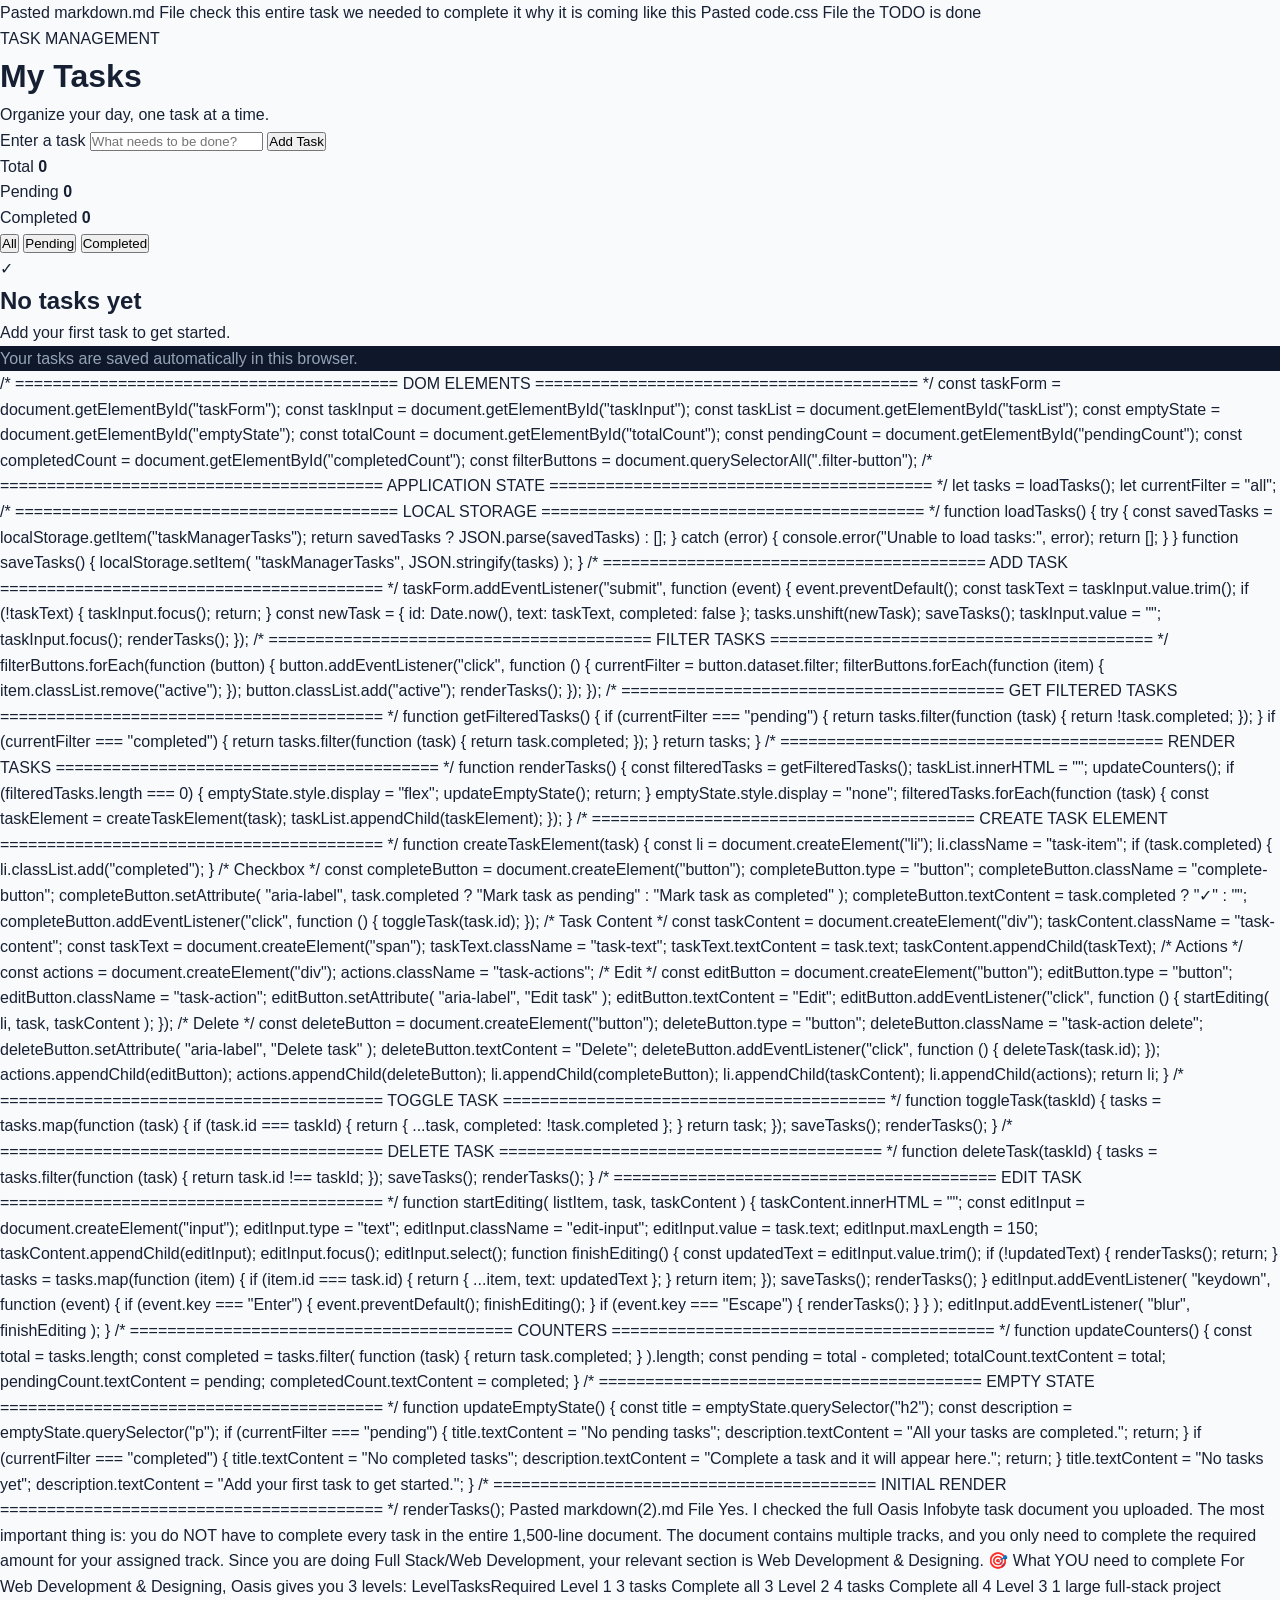
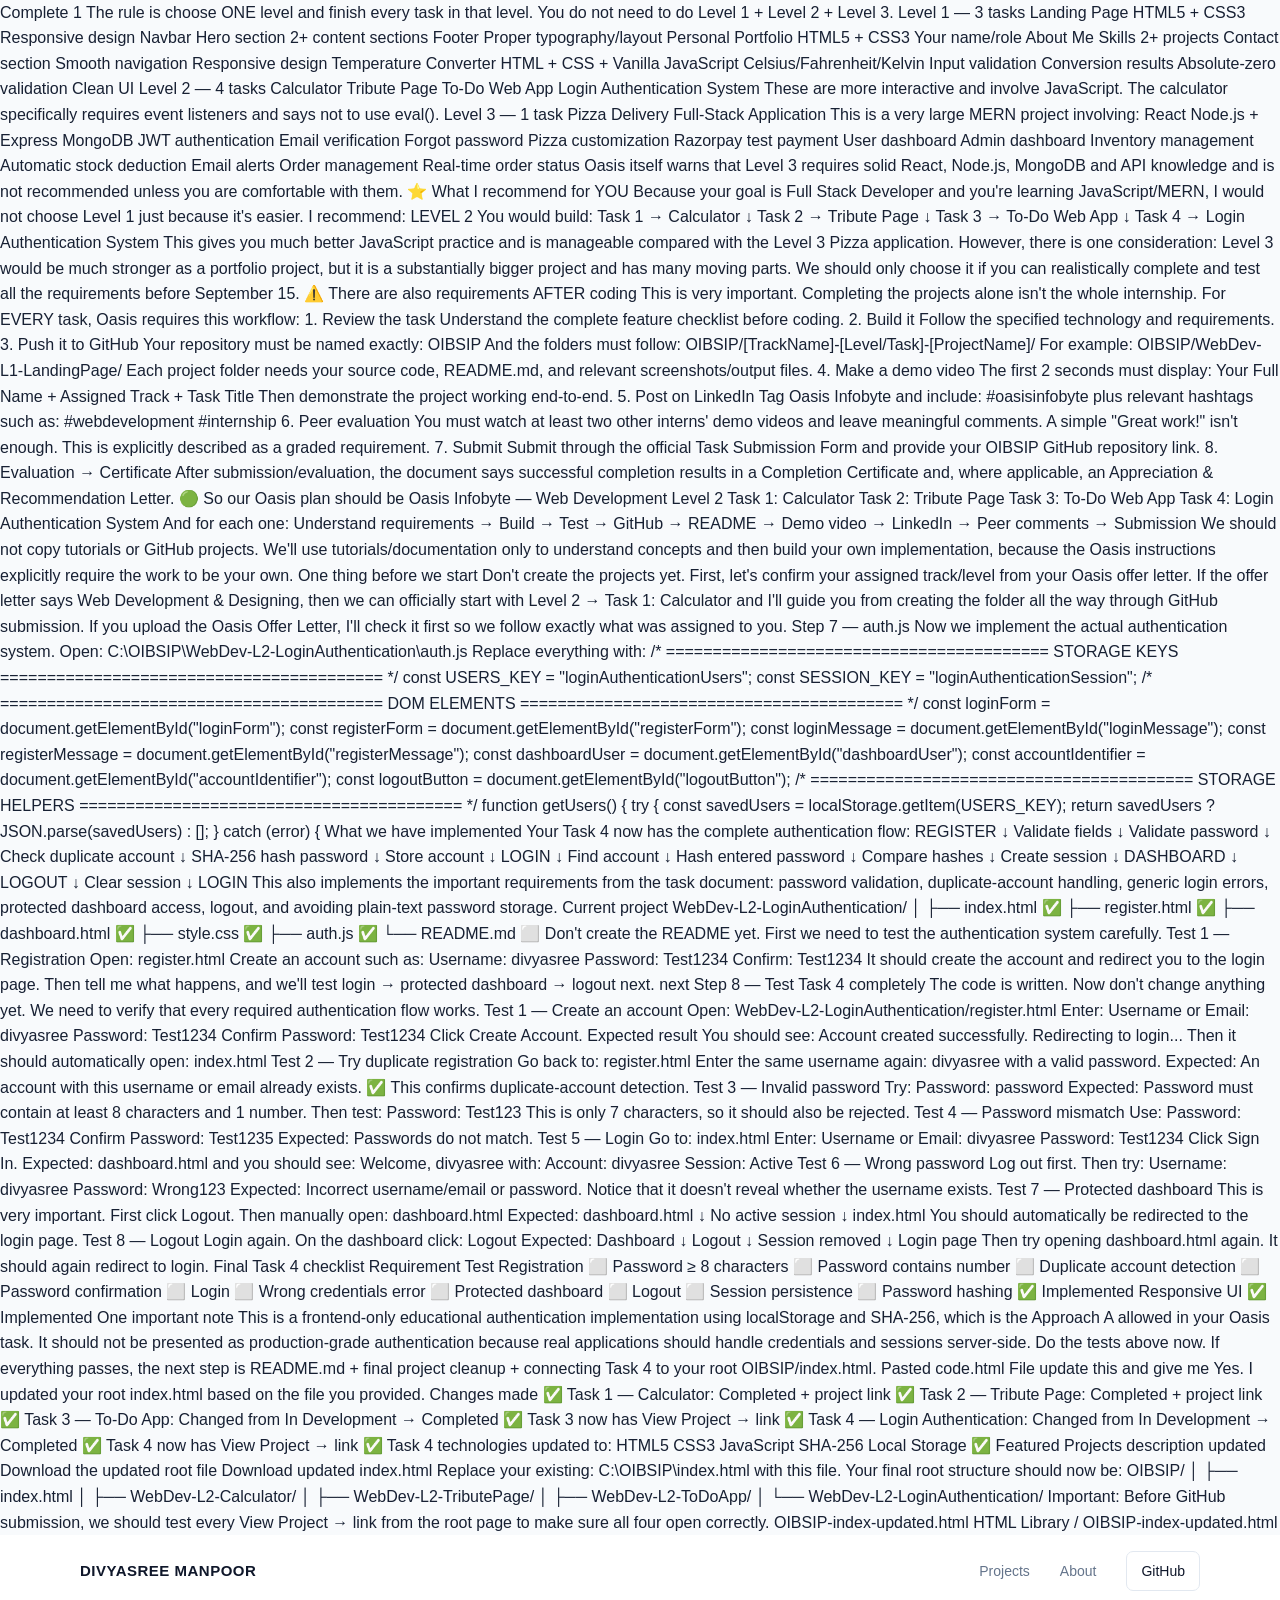
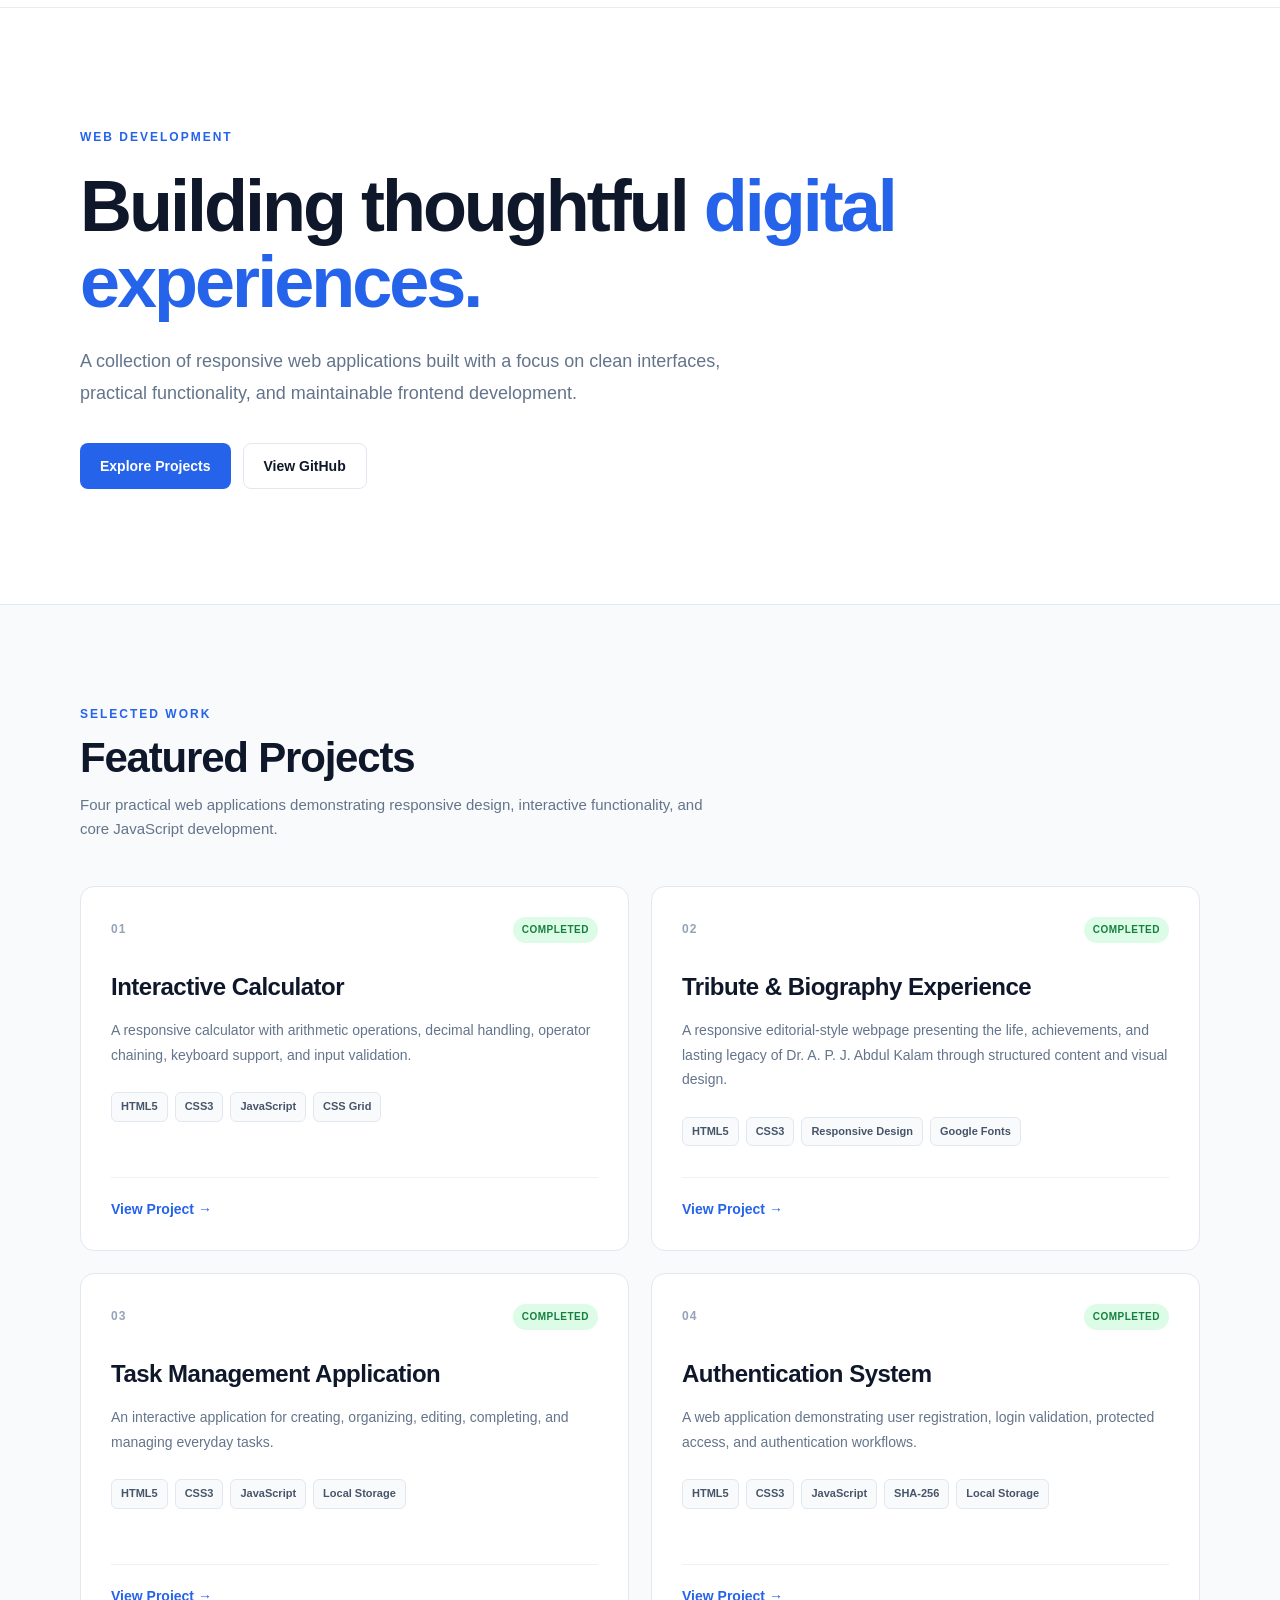
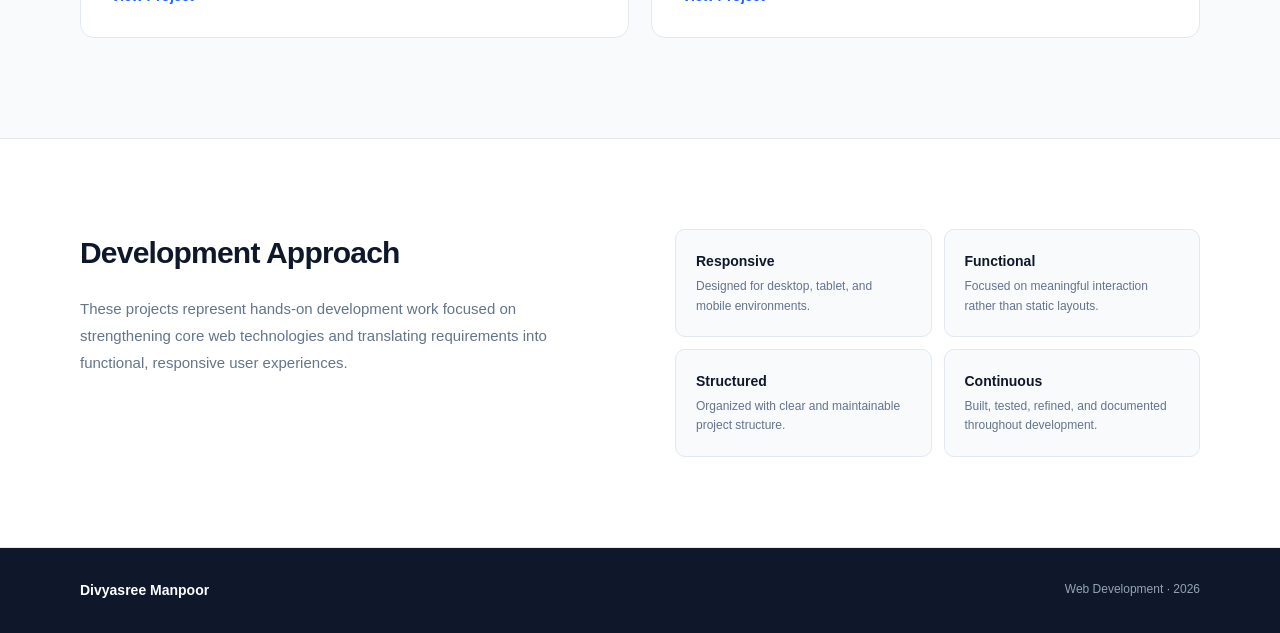
==== index.html @ 239fa7fe "task" ====
Pasted markdown.md
File
check this entire task we needed to complete it 
 why it is coming like this 
Pasted code.css
File
the TODO is done<!DOCTYPE html>
<html lang="en">

<head>
    <meta charset="UTF-8">

    <meta
        name="viewport"
        content="width=device-width, initial-scale=1.0"
    >

    <meta
        name="description"
        content="A responsive task management application."
    >

    <title>Task Manager</title>

    <link rel="stylesheet" href="style.css">
</head>

<body>

    <main class="app">

        <!-- Header -->

        <header class="app-header">

            <div>
                <p class="eyebrow">TASK MANAGEMENT</p>

                <h1>My Tasks</h1>

                <p class="subtitle">
                    Organize your day, one task at a time.
                </p>
            </div>

        </header>


        <!-- Add Task -->

        <section class="task-input-section">

            <form id="taskForm" class="task-form">

                <label
                    for="taskInput"
                    class="sr-only"
                >
                    Enter a task
                </label>

                <input
                    type="text"
                    id="taskInput"
                    placeholder="What needs to be done?"
                    autocomplete="off"
                    maxlength="150"
                >

                <button
                    type="submit"
                    class="add-button"
                >
                    Add Task
                </button>

            </form>

        </section>


        <!-- Task Summary -->

        <section class="task-summary">

            <div class="summary-item">

                <span class="summary-label">
                    Total
                </span>

                <strong id="totalCount">
                    0
                </strong>

            </div>


            <div class="summary-item">

                <span class="summary-label">
                    Pending
                </span>

                <strong id="pendingCount">
                    0
                </strong>

            </div>


            <div class="summary-item">

                <span class="summary-label">
                    Completed
                </span>

                <strong id="completedCount">
                    0
                </strong>

            </div>

        </section>


        <!-- Task Controls -->

        <section class="task-controls">

            <div
                class="filter-buttons"
                role="group"
                aria-label="Task filters"
            >

                <button
                    type="button"
                    class="filter-button active"
                    data-filter="all"
                >
                    All
                </button>

                <button
                    type="button"
                    class="filter-button"
                    data-filter="pending"
                >
                    Pending
                </button>

                <button
                    type="button"
                    class="filter-button"
                    data-filter="completed"
                >
                    Completed
                </button>

            </div>

        </section>


        <!-- Task List -->

        <section class="tasks-section">

            <div
                id="emptyState"
                class="empty-state"
            >

                <div class="empty-icon">
                    ✓
                </div>

                <h2>No tasks yet</h2>

                <p>
                    Add your first task to get started.
                </p>

            </div>


            <ul
                id="taskList"
                class="task-list"
                aria-live="polite"
            >
            </ul>

        </section>


        <!-- Footer -->

        <footer class="app-footer">

            <p>
                Your tasks are saved automatically in this browser.
            </p>

        </footer>

    </main>


    <script src="script.js"></script>

</body>

</html>/* =========================================
   DOM ELEMENTS
========================================= */

const taskForm = document.getElementById("taskForm");
const taskInput = document.getElementById("taskInput");
const taskList = document.getElementById("taskList");
const emptyState = document.getElementById("emptyState");

const totalCount = document.getElementById("totalCount");
const pendingCount = document.getElementById("pendingCount");
const completedCount = document.getElementById("completedCount");

const filterButtons = document.querySelectorAll(".filter-button");


/* =========================================
   APPLICATION STATE
========================================= */

let tasks = loadTasks();
let currentFilter = "all";


/* =========================================
   LOCAL STORAGE
========================================= */

function loadTasks() {
    try {
        const savedTasks = localStorage.getItem("taskManagerTasks");

        return savedTasks ? JSON.parse(savedTasks) : [];
    } catch (error) {
        console.error("Unable to load tasks:", error);

        return [];
    }
}


function saveTasks() {
    localStorage.setItem(
        "taskManagerTasks",
        JSON.stringify(tasks)
    );
}


/* =========================================
   ADD TASK
========================================= */

taskForm.addEventListener("submit", function (event) {

    event.preventDefault();

    const taskText = taskInput.value.trim();

    if (!taskText) {
        taskInput.focus();
        return;
    }

    const newTask = {
        id: Date.now(),
        text: taskText,
        completed: false
    };

    tasks.unshift(newTask);

    saveTasks();

    taskInput.value = "";

    taskInput.focus();

    renderTasks();
});


/* =========================================
   FILTER TASKS
========================================= */

filterButtons.forEach(function (button) {

    button.addEventListener("click", function () {

        currentFilter = button.dataset.filter;

        filterButtons.forEach(function (item) {
            item.classList.remove("active");
        });

        button.classList.add("active");

        renderTasks();
    });
});


/* =========================================
   GET FILTERED TASKS
========================================= */

function getFilteredTasks() {

    if (currentFilter === "pending") {
        return tasks.filter(function (task) {
            return !task.completed;
        });
    }

    if (currentFilter === "completed") {
        return tasks.filter(function (task) {
            return task.completed;
        });
    }

    return tasks;
}


/* =========================================
   RENDER TASKS
========================================= */

function renderTasks() {

    const filteredTasks = getFilteredTasks();

    taskList.innerHTML = "";

    updateCounters();

    if (filteredTasks.length === 0) {

        emptyState.style.display = "flex";

        updateEmptyState();

        return;
    }

    emptyState.style.display = "none";

    filteredTasks.forEach(function (task) {

        const taskElement = createTaskElement(task);

        taskList.appendChild(taskElement);
    });
}


/* =========================================
   CREATE TASK ELEMENT
========================================= */

function createTaskElement(task) {

    const li = document.createElement("li");

    li.className = "task-item";

    if (task.completed) {
        li.classList.add("completed");
    }


    /* Checkbox */

    const completeButton = document.createElement("button");

    completeButton.type = "button";

    completeButton.className = "complete-button";

    completeButton.setAttribute(
        "aria-label",
        task.completed
            ? "Mark task as pending"
            : "Mark task as completed"
    );

    completeButton.textContent = task.completed ? "✓" : "";

    completeButton.addEventListener("click", function () {

        toggleTask(task.id);

    });


    /* Task Content */

    const taskContent = document.createElement("div");

    taskContent.className = "task-content";


    const taskText = document.createElement("span");

    taskText.className = "task-text";

    taskText.textContent = task.text;


    taskContent.appendChild(taskText);


    /* Actions */

    const actions = document.createElement("div");

    actions.className = "task-actions";


    /* Edit */

    const editButton = document.createElement("button");

    editButton.type = "button";

    editButton.className = "task-action";

    editButton.setAttribute(
        "aria-label",
        "Edit task"
    );

    editButton.textContent = "Edit";

    editButton.addEventListener("click", function () {

        startEditing(
            li,
            task,
            taskContent
        );

    });


    /* Delete */

    const deleteButton = document.createElement("button");

    deleteButton.type = "button";

    deleteButton.className = "task-action delete";

    deleteButton.setAttribute(
        "aria-label",
        "Delete task"
    );

    deleteButton.textContent = "Delete";

    deleteButton.addEventListener("click", function () {

        deleteTask(task.id);

    });


    actions.appendChild(editButton);

    actions.appendChild(deleteButton);


    li.appendChild(completeButton);

    li.appendChild(taskContent);

    li.appendChild(actions);


    return li;
}


/* =========================================
   TOGGLE TASK
========================================= */

function toggleTask(taskId) {

    tasks = tasks.map(function (task) {

        if (task.id === taskId) {

            return {
                ...task,
                completed: !task.completed
            };
        }

        return task;
    });

    saveTasks();

    renderTasks();
}


/* =========================================
   DELETE TASK
========================================= */

function deleteTask(taskId) {

    tasks = tasks.filter(function (task) {
        return task.id !== taskId;
    });

    saveTasks();

    renderTasks();
}


/* =========================================
   EDIT TASK
========================================= */

function startEditing(
    listItem,
    task,
    taskContent
) {

    taskContent.innerHTML = "";


    const editInput = document.createElement("input");

    editInput.type = "text";

    editInput.className = "edit-input";

    editInput.value = task.text;

    editInput.maxLength = 150;

    taskContent.appendChild(editInput);

    editInput.focus();

    editInput.select();


    function finishEditing() {

        const updatedText = editInput.value.trim();

        if (!updatedText) {
            renderTasks();
            return;
        }

        tasks = tasks.map(function (item) {

            if (item.id === task.id) {

                return {
                    ...item,
                    text: updatedText
                };
            }

            return item;
        });

        saveTasks();

        renderTasks();
    }


    editInput.addEventListener(
        "keydown",
        function (event) {

            if (event.key === "Enter") {

                event.preventDefault();

                finishEditing();
            }


            if (event.key === "Escape") {

                renderTasks();
            }
        }
    );


    editInput.addEventListener(
        "blur",
        finishEditing
    );
}


/* =========================================
   COUNTERS
========================================= */

function updateCounters() {

    const total = tasks.length;

    const completed = tasks.filter(
        function (task) {
            return task.completed;
        }
    ).length;

    const pending = total - completed;


    totalCount.textContent = total;

    pendingCount.textContent = pending;

    completedCount.textContent = completed;
}


/* =========================================
   EMPTY STATE
========================================= */

function updateEmptyState() {

    const title = emptyState.querySelector("h2");

    const description = emptyState.querySelector("p");


    if (currentFilter === "pending") {

        title.textContent = "No pending tasks";

        description.textContent =
            "All your tasks are completed.";

        return;
    }


    if (currentFilter === "completed") {

        title.textContent = "No completed tasks";

        description.textContent =
            "Complete a task and it will appear here.";

        return;
    }


    title.textContent = "No tasks yet";

    description.textContent =
        "Add your first task to get started.";
}


/* =========================================
   INITIAL RENDER
========================================= */

renderTasks();
Pasted markdown(2).md
File

Yes. I checked the full Oasis Infobyte task document you uploaded. The most important thing is: you do NOT have to complete every task in the entire 1,500-line document. The document contains multiple tracks, and you only need to complete the required amount for your assigned track.

Since you are doing Full Stack/Web Development, your relevant section is Web Development & Designing.

🎯 What YOU need to complete

For Web Development & Designing, Oasis gives you 3 levels:

LevelTasksRequired		
Level 1	3 tasks	Complete all 3
Level 2	4 tasks	Complete all 4
Level 3	1 large full-stack project	Complete 1

The rule is choose ONE level and finish every task in that level. You do not need to do Level 1 + Level 2 + Level 3.

Level 1 — 3 tasks
Landing Page
HTML5 + CSS3
Responsive design
Navbar
Hero section
2+ content sections
Footer
Proper typography/layout
Personal Portfolio
HTML5 + CSS3
Your name/role
About Me
Skills
2+ projects
Contact section
Smooth navigation
Responsive design
Temperature Converter
HTML + CSS + Vanilla JavaScript
Celsius/Fahrenheit/Kelvin
Input validation
Conversion results
Absolute-zero validation
Clean UI
Level 2 — 4 tasks
Calculator
Tribute Page
To-Do Web App
Login Authentication System

These are more interactive and involve JavaScript. The calculator specifically requires event listeners and says not to use eval().

Level 3 — 1 task

Pizza Delivery Full-Stack Application

This is a very large MERN project involving:

React
Node.js + Express
MongoDB
JWT authentication
Email verification
Forgot password
Pizza customization
Razorpay test payment
User dashboard
Admin dashboard
Inventory management
Automatic stock deduction
Email alerts
Order management
Real-time order status

Oasis itself warns that Level 3 requires solid React, Node.js, MongoDB and API knowledge and is not recommended unless you are comfortable with them.

⭐ What I recommend for YOU

Because your goal is Full Stack Developer and you're learning JavaScript/MERN, I would not choose Level 1 just because it's easier.

I recommend:

LEVEL 2

You would build:

Task 1 → Calculator
↓
Task 2 → Tribute Page
↓
Task 3 → To-Do Web App
↓
Task 4 → Login Authentication System

This gives you much better JavaScript practice and is manageable compared with the Level 3 Pizza application.

However, there is one consideration: Level 3 would be much stronger as a portfolio project, but it is a substantially bigger project and has many moving parts. We should only choose it if you can realistically complete and test all the requirements before September 15.

⚠️ There are also requirements AFTER coding

This is very important. Completing the projects alone isn't the whole internship.

For EVERY task, Oasis requires this workflow:

1. Review the task

Understand the complete feature checklist before coding.

2. Build it

Follow the specified technology and requirements.

3. Push it to GitHub

Your repository must be named exactly:

OIBSIP

And the folders must follow:

OIBSIP/[TrackName]-[Level/Task]-[ProjectName]/

For example:

OIBSIP/WebDev-L1-LandingPage/

Each project folder needs your source code, README.md, and relevant screenshots/output files.

4. Make a demo video

The first 2 seconds must display:

Your Full Name + Assigned Track + Task Title

Then demonstrate the project working end-to-end.

5. Post on LinkedIn

Tag Oasis Infobyte and include:

#oasisinfobyte

plus relevant hashtags such as:

#webdevelopment #internship

6. Peer evaluation

You must watch at least two other interns' demo videos and leave meaningful comments. A simple "Great work!" isn't enough. This is explicitly described as a graded requirement.

7. Submit

Submit through the official Task Submission Form and provide your OIBSIP GitHub repository link.

8. Evaluation → Certificate

After submission/evaluation, the document says successful completion results in a Completion Certificate and, where applicable, an Appreciation & Recommendation Letter.

🟢 So our Oasis plan should be

Oasis Infobyte — Web Development

Level 2

Task 1: Calculator
Task 2: Tribute Page
Task 3: To-Do Web App
Task 4: Login Authentication System

And for each one:

Understand requirements → Build → Test → GitHub → README → Demo video → LinkedIn → Peer comments → Submission

We should not copy tutorials or GitHub projects. We'll use tutorials/documentation only to understand concepts and then build your own implementation, because the Oasis instructions explicitly require the work to be your own.

One thing before we start

Don't create the projects yet.

First, let's confirm your assigned track/level from your Oasis offer letter. If the offer letter says Web Development & Designing, then we can officially start with Level 2 → Task 1: Calculator and I'll guide you from creating the folder all the way through GitHub submission.

If you upload the Oasis Offer Letter, I'll check it first so we follow exactly what was assigned to you.

Step 7 — auth.js

Now we implement the actual authentication system.

Open:

C:\OIBSIP\WebDev-L2-LoginAuthentication\auth.js

Replace everything with:

/* =========================================
   STORAGE KEYS
========================================= */


const USERS_KEY = "loginAuthenticationUsers";
const SESSION_KEY = "loginAuthenticationSession";




/* =========================================
   DOM ELEMENTS
========================================= */


const loginForm = document.getElementById("loginForm");
const registerForm = document.getElementById("registerForm");


const loginMessage = document.getElementById("loginMessage");
const registerMessage = document.getElementById("registerMessage");


const dashboardUser = document.getElementById("dashboardUser");
const accountIdentifier = document.getElementById("accountIdentifier");
const logoutButton = document.getElementById("logoutButton");




/* =========================================
   STORAGE HELPERS
========================================= */


function getUsers() {


    try {


        const savedUsers = localStorage.getItem(USERS_KEY);


        return savedUsers
            ? JSON.parse(savedUsers)
            : [];


    } catch (error) {


What we have implemented

Your Task 4 now has the complete authentication flow:

REGISTER
   ↓
Validate fields
   ↓
Validate password
   ↓
Check duplicate account
   ↓
SHA-256 hash password
   ↓
Store account
   ↓
LOGIN
   ↓
Find account
   ↓
Hash entered password
   ↓
Compare hashes
   ↓
Create session
   ↓
DASHBOARD
   ↓
LOGOUT
   ↓
Clear session
   ↓
LOGIN

This also implements the important requirements from the task document: password validation, duplicate-account handling, generic login errors, protected dashboard access, logout, and avoiding plain-text password storage.

Current project
WebDev-L2-LoginAuthentication/
│
├── index.html        ✅
├── register.html     ✅
├── dashboard.html    ✅
├── style.css         ✅
├── auth.js           ✅
└── README.md         ⬜

Don't create the README yet. First we need to test the authentication system carefully.

Test 1 — Registration

Open:

register.html

Create an account such as:

Username: divyasree
Password: Test1234
Confirm:  Test1234

It should create the account and redirect you to the login page.

Then tell me what happens, and we'll test login → protected dashboard → logout next.

next
Step 8 — Test Task 4 completely

The code is written. Now don't change anything yet. We need to verify that every required authentication flow works.

Test 1 — Create an account

Open:

WebDev-L2-LoginAuthentication/register.html

Enter:

Username or Email: divyasree
Password: Test1234
Confirm Password: Test1234

Click Create Account.

Expected result

You should see:

Account created successfully. Redirecting to login...

Then it should automatically open:

index.html
Test 2 — Try duplicate registration

Go back to:

register.html

Enter the same username again:

divyasree

with a valid password.

Expected:

An account with this username or email already exists.

✅ This confirms duplicate-account detection.

Test 3 — Invalid password

Try:

Password: password

Expected:

Password must contain at least 8 characters and 1 number.

Then test:

Password: Test123

This is only 7 characters, so it should also be rejected.

Test 4 — Password mismatch

Use:

Password: Test1234
Confirm Password: Test1235

Expected:

Passwords do not match.

Test 5 — Login

Go to:

index.html

Enter:

Username or Email: divyasree
Password: Test1234

Click Sign In.

Expected:

dashboard.html

and you should see:

Welcome, divyasree

with:

Account: divyasree
Session: Active
Test 6 — Wrong password

Log out first.

Then try:

Username: divyasree
Password: Wrong123

Expected:

Incorrect username/email or password.

Notice that it doesn't reveal whether the username exists.

Test 7 — Protected dashboard

This is very important.

First click Logout.

Then manually open:

dashboard.html

Expected:

dashboard.html
       ↓
No active session
       ↓
index.html

You should automatically be redirected to the login page.

Test 8 — Logout

Login again.

On the dashboard click:

Logout

Expected:

Dashboard
   ↓
Logout
   ↓
Session removed
   ↓
Login page

Then try opening dashboard.html again.

It should again redirect to login.

Final Task 4 checklist
Requirement	Test
Registration	⬜
Password ≥ 8 characters	⬜
Password contains number	⬜
Duplicate account detection	⬜
Password confirmation	⬜
Login	⬜
Wrong credentials error	⬜
Protected dashboard	⬜
Logout	⬜
Session persistence	⬜
Password hashing	✅ Implemented
Responsive UI	✅ Implemented
One important note

This is a frontend-only educational authentication implementation using localStorage and SHA-256, which is the Approach A allowed in your Oasis task. It should not be presented as production-grade authentication because real applications should handle credentials and sessions server-side.

Do the tests above now. If everything passes, the next step is README.md + final project cleanup + connecting Task 4 to your root OIBSIP/index.html.

Pasted code.html
File
update this and give me 

Yes. I updated your root index.html based on the file you provided.

Changes made
✅ Task 1 — Calculator: Completed + project link
✅ Task 2 — Tribute Page: Completed + project link
✅ Task 3 — To-Do App: Changed from In Development → Completed
✅ Task 3 now has View Project → link
✅ Task 4 — Login Authentication: Changed from In Development → Completed
✅ Task 4 now has View Project → link
✅ Task 4 technologies updated to:
HTML5
CSS3
JavaScript
SHA-256
Local Storage
✅ Featured Projects description updated
Download the updated root file

Download updated index.html

Replace your existing:

C:\OIBSIP\index.html

with this file.

Your final root structure should now be:

OIBSIP/
│
├── index.html
│
├── WebDev-L2-Calculator/
│
├── WebDev-L2-TributePage/
│
├── WebDev-L2-ToDoApp/
│
└── WebDev-L2-LoginAuthentication/

Important: Before GitHub submission, we should test every View Project → link from the root page to make sure all four open correctly. 

OIBSIP-index-updated.html
HTML

Library
/
OIBSIP-index-updated.html
<!DOCTYPE html>
<html lang="en">

<head>
    <meta charset="UTF-8">

    <meta
        name="viewport"
        content="width=device-width, initial-scale=1.0"
    >

    <meta
        name="description"
        content="Divyasree Manpoor — Web Development Project Portfolio"
    >

    <title>Divyasree Manpoor | Web Development Projects</title>

    <style>
        /* =========================================
           RESET
        ========================================= */

        * {
            margin: 0;
            padding: 0;
            box-sizing: border-box;
        }

        html {
            scroll-behavior: smooth;
        }

        body {
            font-family:
                Inter,
                -apple-system,
                BlinkMacSystemFont,
                "Segoe UI",
                Roboto,
                Arial,
                sans-serif;

            color: #172033;
            background: #f8fafc;

            line-height: 1.6;
        }

        a {
            color: inherit;
            text-decoration: none;
        }


        /* =========================================
           VARIABLES
        ========================================= */

        :root {
            --primary: #2563eb;
            --primary-dark: #1d4ed8;

            --heading: #0f172a;
            --text: #334155;
            --muted: #64748b;

            --background: #f8fafc;
            --surface: #ffffff;

            --border: #e2e8f0;

            --success: #15803d;
            --success-bg: #dcfce7;

            --progress: #92400e;
            --progress-bg: #fef3c7;
        }


        /* =========================================
           NAVIGATION
        ========================================= */

        .navbar {
            position: sticky;
            top: 0;
            z-index: 1000;

            border-bottom: 1px solid rgba(226, 232, 240, 0.8);

            background: rgba(255, 255, 255, 0.94);

            backdrop-filter: blur(14px);
        }

        .nav-container {
            width: min(1120px, calc(100% - 40px));

            min-height: 72px;

            margin: auto;

            display: flex;
            align-items: center;
            justify-content: space-between;
        }

        .brand {
            color: var(--heading);

            font-size: 15px;
            font-weight: 700;

            letter-spacing: 0.5px;
        }

        .nav-links {
            display: flex;
            align-items: center;

            gap: 30px;

            color: var(--muted);

            font-size: 14px;
            font-weight: 500;
        }

        .nav-links a {
            transition: color 0.2s ease;
        }

        .nav-links a:hover {
            color: var(--primary);
        }

        .github-link {
            padding: 8px 14px;

            border: 1px solid var(--border);
            border-radius: 7px;

            background: #ffffff;

            color: var(--heading);

            transition:
                border-color 0.2s ease,
                color 0.2s ease;
        }

        .github-link:hover {
            border-color: var(--primary);
            color: var(--primary);
        }


        /* =========================================
           HERO
        ========================================= */

        .hero {
            border-bottom: 1px solid var(--border);

            background: #ffffff;
        }

        .hero-container {
            width: min(1120px, calc(100% - 40px));

            margin: auto;

            padding: 120px 0 115px;
        }

        .hero-content {
            max-width: 820px;
        }

        .hero-label {
            display: inline-block;

            margin-bottom: 22px;

            color: var(--primary);

            font-size: 12px;
            font-weight: 800;

            letter-spacing: 2px;
            text-transform: uppercase;
        }

        .hero h1 {
            margin-bottom: 24px;

            color: var(--heading);

            font-size: clamp(44px, 7vw, 72px);

            line-height: 1.05;

            letter-spacing: -3px;
        }

        .hero h1 span {
            color: var(--primary);
        }

        .hero-description {
            max-width: 700px;

            margin-bottom: 34px;

            color: var(--muted);

            font-size: 18px;

            line-height: 1.8;
        }

        .hero-actions {
            display: flex;
            flex-wrap: wrap;

            gap: 12px;
        }

        .button {
            display: inline-flex;

            align-items: center;
            justify-content: center;

            min-height: 46px;

            padding: 0 20px;

            border-radius: 8px;

            font-size: 14px;
            font-weight: 600;

            transition:
                background 0.2s ease,
                color 0.2s ease,
                border-color 0.2s ease,
                transform 0.2s ease;
        }

        .button-primary {
            background: var(--primary);
            color: #ffffff;
        }

        .button-primary:hover {
            background: var(--primary-dark);
            transform: translateY(-2px);
        }

        .button-secondary {
            border: 1px solid var(--border);

            background: #ffffff;

            color: var(--heading);
        }

        .button-secondary:hover {
            border-color: #94a3b8;
            transform: translateY(-2px);
        }


        /* =========================================
           PROJECT SECTION
        ========================================= */

        .projects-section {
            width: min(1120px, calc(100% - 40px));

            margin: auto;

            padding: 100px 0;
        }

        .section-header {
            margin-bottom: 45px;
        }

        .section-label {
            margin-bottom: 8px;

            color: var(--primary);

            font-size: 12px;
            font-weight: 800;

            letter-spacing: 2px;
            text-transform: uppercase;
        }

        .section-header h2 {
            margin-bottom: 10px;

            color: var(--heading);

            font-size: clamp(30px, 4vw, 42px);

            line-height: 1.2;

            letter-spacing: -1.2px;
        }

        .section-description {
            max-width: 650px;

            color: var(--muted);

            font-size: 15px;
        }


        /* =========================================
           PROJECT GRID
        ========================================= */

        .project-grid {
            display: grid;

            grid-template-columns:
                repeat(2, minmax(0, 1fr));

            gap: 22px;
        }


        /* =========================================
           PROJECT CARD
        ========================================= */

        .project-card {
            display: flex;
            flex-direction: column;

            min-height: 365px;

            padding: 30px;

            border: 1px solid var(--border);
            border-radius: 14px;

            background: var(--surface);

            transition:
                transform 0.25s ease,
                box-shadow 0.25s ease,
                border-color 0.25s ease;
        }

        .project-card:hover {
            transform: translateY(-5px);

            border-color: #cbd5e1;

            box-shadow:
                0 18px 40px rgba(15, 23, 42, 0.08);
        }

        .project-top {
            display: flex;

            align-items: center;
            justify-content: space-between;

            margin-bottom: 25px;
        }

        .project-number {
            color: #94a3b8;

            font-size: 12px;
            font-weight: 800;

            letter-spacing: 1px;
        }

        .project-status {
            padding: 5px 9px;

            border-radius: 999px;

            font-size: 10px;
            font-weight: 800;

            letter-spacing: 0.5px;

            text-transform: uppercase;
        }

        .completed {
            background: var(--success-bg);
            color: var(--success);
        }

        .in-progress {
            background: var(--progress-bg);
            color: var(--progress);
        }

        .project-card h3 {
            margin-bottom: 12px;

            color: var(--heading);

            font-size: 24px;

            letter-spacing: -0.5px;
        }

        .project-description {
            margin-bottom: 25px;

            color: var(--muted);

            font-size: 14px;

            line-height: 1.75;
        }


        /* =========================================
           TECHNOLOGIES
        ========================================= */

        .technologies {
            display: flex;
            flex-wrap: wrap;

            gap: 7px;

            margin-bottom: 28px;
        }

        .technology {
            padding: 5px 9px;

            border: 1px solid var(--border);
            border-radius: 6px;

            background: #f8fafc;

            color: #475569;

            font-size: 11px;
            font-weight: 600;
        }


        /* =========================================
           PROJECT FOOTER
        ========================================= */

        .project-footer {
            display: flex;
            align-items: center;

            margin-top: auto;

            padding-top: 20px;

            border-top: 1px solid #eef2f7;
        }

        .project-link {
            color: var(--primary);

            font-size: 14px;
            font-weight: 700;

            transition: color 0.2s ease;
        }

        .project-link:hover {
            color: var(--primary-dark);
        }

        .coming-soon {
            color: var(--muted);

            font-size: 13px;
            font-weight: 600;
        }


        /* =========================================
           ABOUT SECTION
        ========================================= */

        .about-section {
            border-top: 1px solid var(--border);
            border-bottom: 1px solid var(--border);

            background: #ffffff;
        }

        .about-container {
            width: min(1120px, calc(100% - 40px));

            margin: auto;

            padding: 90px 0;

            display: grid;

            grid-template-columns: 1fr 1fr;

            gap: 70px;
        }

        .about-content h2 {
            margin-bottom: 18px;

            color: var(--heading);

            font-size: 30px;

            letter-spacing: -0.8px;
        }

        .about-content p {
            color: var(--muted);

            font-size: 15px;

            line-height: 1.8;
        }

        .principles {
            display: grid;

            grid-template-columns: repeat(2, 1fr);

            gap: 12px;
        }

        .principle {
            padding: 20px;

            border: 1px solid var(--border);
            border-radius: 10px;

            background: #f8fafc;
        }

        .principle h3 {
            margin-bottom: 5px;

            color: var(--heading);

            font-size: 14px;
        }

        .principle p {
            color: var(--muted);

            font-size: 12px;

            line-height: 1.6;
        }


        /* =========================================
           FOOTER
        ========================================= */

        footer {
            background: #0f172a;
            color: #94a3b8;
        }

        .footer-container {
            width: min(1120px, calc(100% - 40px));

            min-height: 85px;

            margin: auto;

            display: flex;
            align-items: center;
            justify-content: space-between;

            gap: 20px;
        }

        .footer-name {
            color: #ffffff;

            font-size: 14px;
            font-weight: 700;
        }

        .footer-text {
            font-size: 12px;
        }


        /* =========================================
           RESPONSIVE
        ========================================= */

        @media (max-width: 800px) {

            .nav-links {
                gap: 15px;
            }

            .hero-container {
                padding: 90px 0;
            }

            .project-grid {
                grid-template-columns: 1fr;
            }

            .about-container {
                grid-template-columns: 1fr;

                gap: 45px;
            }
        }


        @media (max-width: 600px) {

            .nav-container,
            .hero-container,
            .projects-section,
            .about-container,
            .footer-container {
                width: min(100% - 30px, 1120px);
            }

            .nav-container {
                min-height: 64px;
            }

            .brand {
                font-size: 13px;
            }

            .nav-links a:not(.github-link) {
                display: none;
            }

            .hero-container {
                padding: 75px 0 80px;
            }

            .hero h1 {
                font-size: 43px;

                letter-spacing: -2px;
            }

            .hero-description {
                font-size: 16px;
            }

            .projects-section {
                padding: 70px 0;
            }

            .project-card {
                min-height: auto;

                padding: 24px;
            }

            .about-container {
                padding: 70px 0;
            }

            .principles {
                grid-template-columns: 1fr;
            }

            .footer-container {
                min-height: auto;

                padding: 25px 0;

                align-items: flex-start;

                flex-direction: column;
            }
        }
    </style>
</head>


<body>


    <!-- =========================================
         NAVIGATION
    ========================================== -->

    <nav class="navbar">

        <div class="nav-container">

            <a href="#" class="brand">
                DIVYASREE MANPOOR
            </a>

            <div class="nav-links">

                <a href="#projects">
                    Projects
                </a>

                <a href="#about">
                    About
                </a>

                <a
                    href="https://github.com/Divyasree-Manpoor/OIBSIP"
                    target="_blank"
                    rel="noopener noreferrer"
                    class="github-link"
                >
                    GitHub
                </a>

            </div>

        </div>

    </nav>


    <!-- =========================================
         HERO
    ========================================== -->

    <header class="hero">

        <div class="hero-container">

            <div class="hero-content">

                <div class="hero-label">
                    WEB DEVELOPMENT
                </div>

                <h1>
                    Building thoughtful
                    <span>digital experiences.</span>
                </h1>

                <p class="hero-description">
                    A collection of responsive web applications built
                    with a focus on clean interfaces, practical
                    functionality, and maintainable frontend development.
                </p>

                <div class="hero-actions">

                    <a
                        href="#projects"
                        class="button button-primary"
                    >
                        Explore Projects
                    </a>

                    <a
                        href="https://github.com/Divyasree-Manpoor/OIBSIP"
                        target="_blank"
                        rel="noopener noreferrer"
                        class="button button-secondary"
                    >
                        View GitHub
                    </a>

                </div>

            </div>

        </div>

    </header>


    <!-- =========================================
         PROJECTS
    ========================================== -->

    <main>

        <section
            id="projects"
            class="projects-section"
        >

            <div class="section-header">

                <div class="section-label">
                    SELECTED WORK
                </div>

                <h2>
                    Featured Projects
                </h2>

                <p class="section-description">
                    Four practical web applications demonstrating responsive design,
                    interactive functionality, and core JavaScript development.
                </p>

            </div>


            <div class="project-grid">


                <!-- =================================
                     PROJECT 01 — CALCULATOR
                ================================== -->

                <article class="project-card">

                    <div class="project-top">

                        <span class="project-number">
                            01
                        </span>

                        <span
                            class="project-status completed"
                        >
                            Completed
                        </span>

                    </div>


                    <h3>
                        Interactive Calculator
                    </h3>


                    <p class="project-description">
                        A responsive calculator with arithmetic
                        operations, decimal handling, operator chaining,
                        keyboard support, and input validation.
                    </p>


                    <div class="technologies">

                        <span class="technology">
                            HTML5
                        </span>

                        <span class="technology">
                            CSS3
                        </span>

                        <span class="technology">
                            JavaScript
                        </span>

                        <span class="technology">
                            CSS Grid
                        </span>

                    </div>


                    <div class="project-footer">

                        <a
                            href="./WebDev-L2-Calculator/index.html"
                            class="project-link"
                        >
                            View Project →
                        </a>

                    </div>

                </article>


                <!-- =================================
                     PROJECT 02 — TRIBUTE
                ================================== -->

                <article class="project-card">

                    <div class="project-top">

                        <span class="project-number">
                            02
                        </span>

                        <span
                            class="project-status completed"
                        >
                            Completed
                        </span>

                    </div>


                    <h3>
                        Tribute & Biography Experience
                    </h3>


                    <p class="project-description">
                        A responsive editorial-style webpage presenting
                        the life, achievements, and lasting legacy of
                        Dr. A. P. J. Abdul Kalam through structured
                        content and visual design.
                    </p>


                    <div class="technologies">

                        <span class="technology">
                            HTML5
                        </span>

                        <span class="technology">
                            CSS3
                        </span>

                        <span class="technology">
                            Responsive Design
                        </span>

                        <span class="technology">
                            Google Fonts
                        </span>

                    </div>


                    <div class="project-footer">

                        <a
                            href="./WebDev-L2-TributePage/index.html"
                            class="project-link"
                        >
                            View Project →
                        </a>

                    </div>

                </article>


                <!-- =================================
                     PROJECT 03 — TODO
                ================================== -->

                <article class="project-card">

                    <div class="project-top">

                        <span class="project-number">
                            03
                        </span>

                        <span
                            class="project-status completed"
                        >
                            Completed
                        </span>

                    </div>


                    <h3>
                        Task Management Application
                    </h3>


                    <p class="project-description">
                        An interactive application for creating,
                        organizing, editing, completing, and managing
                        everyday tasks.
                    </p>


                    <div class="technologies">

                        <span class="technology">
                            HTML5
                        </span>

                        <span class="technology">
                            CSS3
                        </span>

                        <span class="technology">
                            JavaScript
                        </span>

                        <span class="technology">
                            Local Storage
                        </span>

                    </div>


                    <div class="project-footer">

                        <a
                            href="./WebDev-L2-ToDoApp/index.html"
                            class="project-link"
                        >
                            View Project →
                        </a>

                    </div>

                </article>


                <!-- =================================
                     PROJECT 04 — AUTHENTICATION
                ================================== -->

                <article class="project-card">

                    <div class="project-top">

                        <span class="project-number">
                            04
                        </span>

                        <span
                            class="project-status completed"
                        >
                            Completed
                        </span>

                    </div>


                    <h3>
                        Authentication System
                    </h3>


                    <p class="project-description">
                        A web application demonstrating user
                        registration, login validation, protected
                        access, and authentication workflows.
                    </p>


                    <div class="technologies">

                        <span class="technology">
                            HTML5
                        </span>

                        <span class="technology">
                            CSS3
                        </span>

                        <span class="technology">
                            JavaScript
                        </span>

                        <span class="technology">
                            SHA-256
                        </span>

                        <span class="technology">
                            Local Storage
                        </span>

                    </div>


                    <div class="project-footer">

                        <a
                            href="./WebDev-L2-LoginAuthentication/index.html"
                            class="project-link"
                        >
                            View Project →
                        </a>

                    </div>

                </article>


            </div>

        </section>


        <!-- =========================================
             ABOUT
        ========================================== -->

        <section
            id="about"
            class="about-section"
        >

            <div class="about-container">


                <div class="about-content">

                    <h2>
                        Development Approach
                    </h2>

                    <p>
                        These projects represent hands-on development
                        work focused on strengthening core web technologies
                        and translating requirements into functional,
                        responsive user experiences.
                    </p>

                </div>


                <div class="principles">


                    <div class="principle">

                        <h3>
                            Responsive
                        </h3>

                        <p>
                            Designed for desktop, tablet, and mobile
                            environments.
                        </p>

                    </div>


                    <div class="principle">

                        <h3>
                            Functional
                        </h3>

                        <p>
                            Focused on meaningful interaction rather
                            than static layouts.
                        </p>

                    </div>


                    <div class="principle">

                        <h3>
                            Structured
                        </h3>

                        <p>
                            Organized with clear and maintainable
                            project structure.
                        </p>

                    </div>


                    <div class="principle">

                        <h3>
                            Continuous
                        </h3>

                        <p>
                            Built, tested, refined, and documented
                            throughout development.
                        </p>

                    </div>


                </div>

            </div>

        </section>

    </main>


    <!-- =========================================
         FOOTER
    ========================================== -->

    <footer>

        <div class="footer-container">

            <div class="footer-name">
                Divyasree Manpoor
            </div>

            <div class="footer-text">
                Web Development · 2026
            </div>

        </div>

    </footer>


</body>

</html>
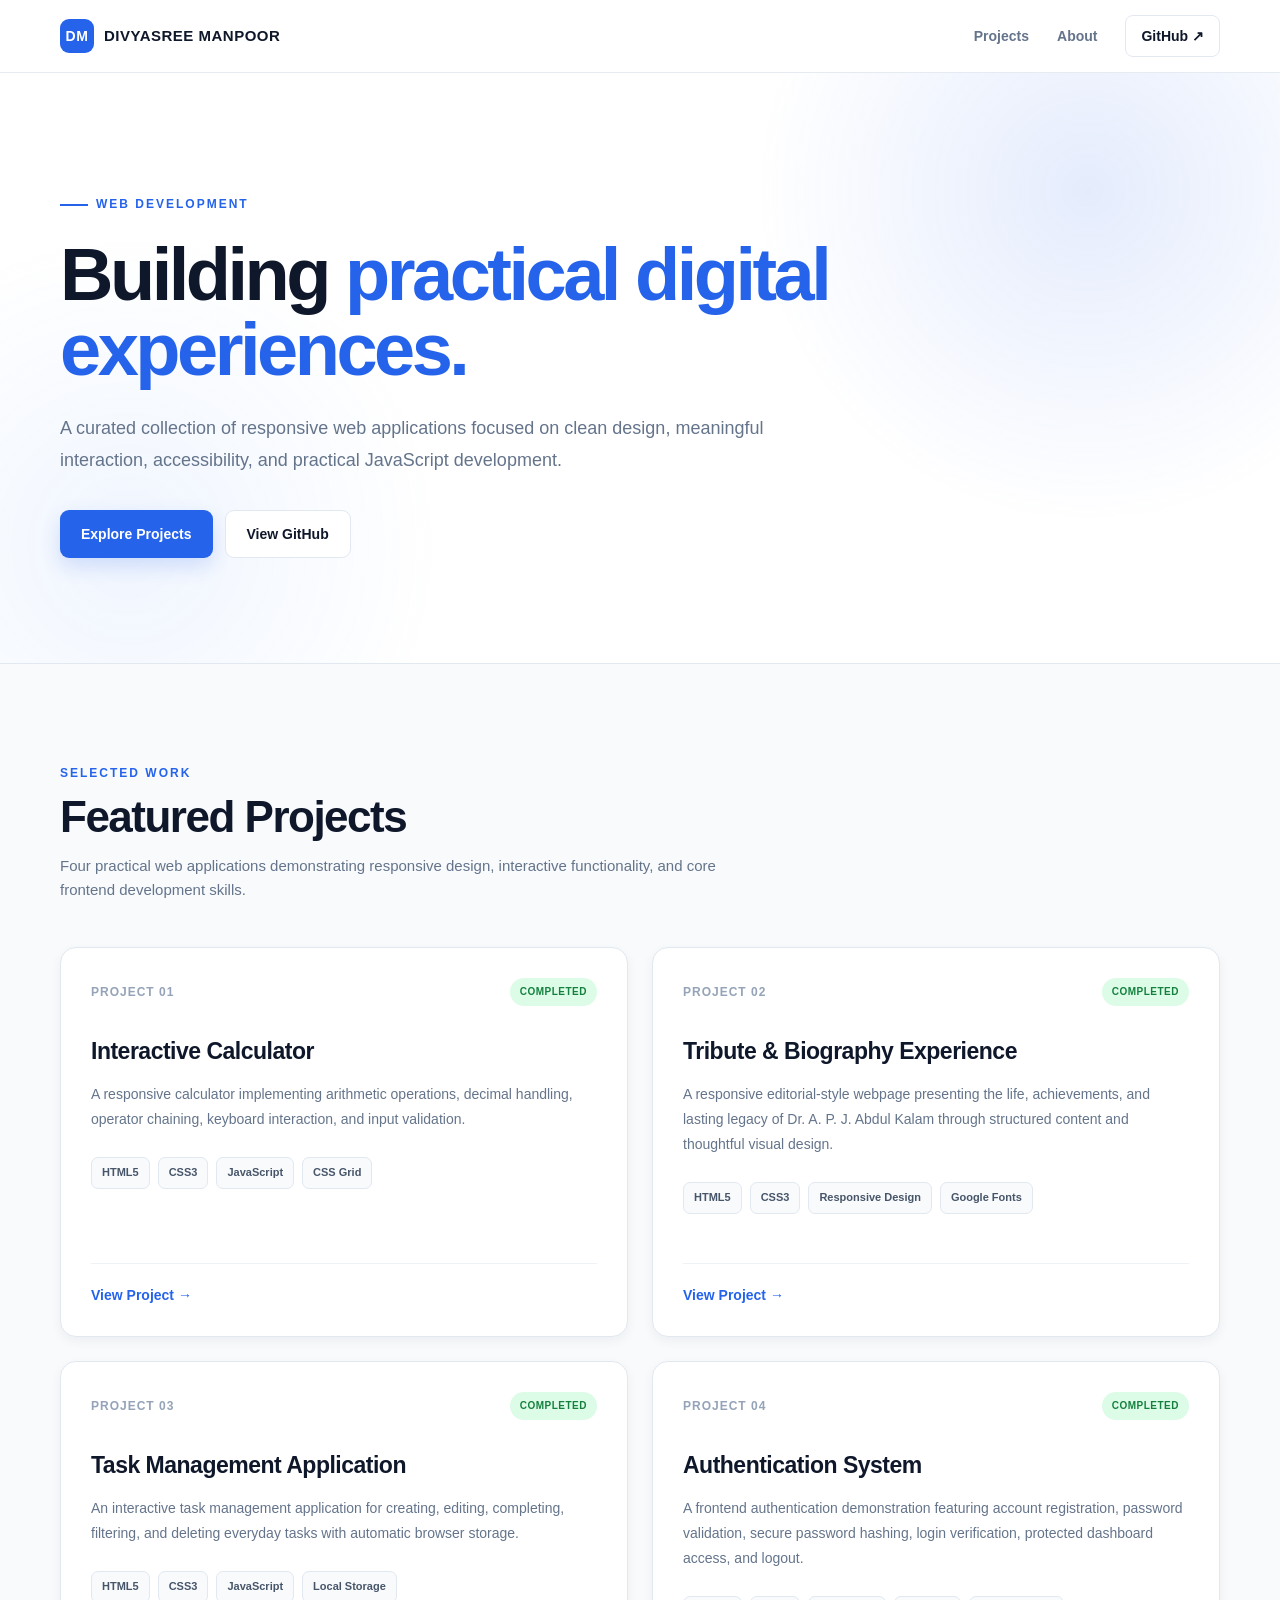
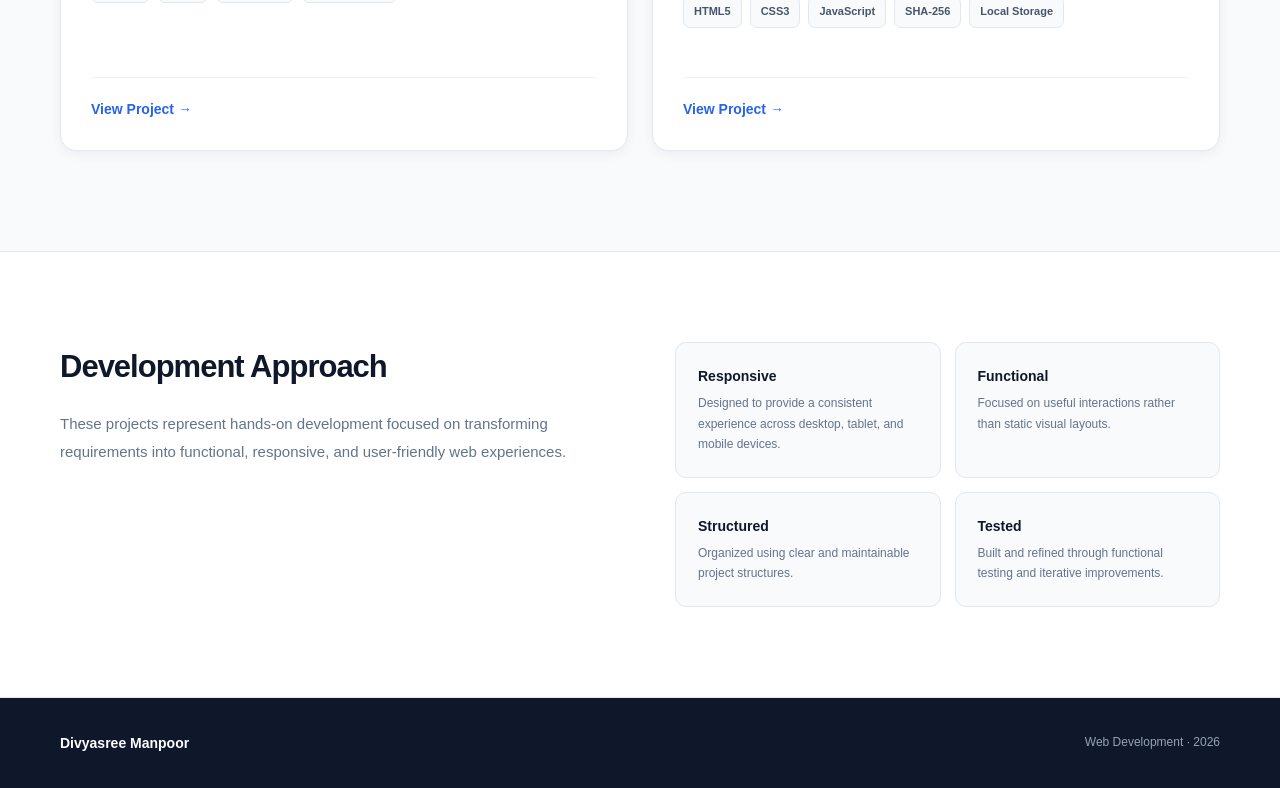
==== commit 5d21327f: "task updated" ====
--- a/index.html
+++ b/index.html
@@ -1,10 +1,4 @@
-Pasted markdown.md
-File
-check this entire task we needed to complete it 
- why it is coming like this 
-Pasted code.css
-File
-the TODO is done<!DOCTYPE html>
+<!DOCTYPE html>
 <html lang="en">
 
 <head>
@@ -17,1236 +11,15 @@
 
     <meta
         name="description"
-        content="A responsive task management application."
+        content="Divyasree Manpoor — Web Development Projects"
     >
 
-    <title>Task Manager</title>
-
-    <link rel="stylesheet" href="style.css">
-</head>
-
-<body>
-
-    <main class="app">
-
-        <!-- Header -->
-
-        <header class="app-header">
-
-            <div>
-                <p class="eyebrow">TASK MANAGEMENT</p>
-
-                <h1>My Tasks</h1>
-
-                <p class="subtitle">
-                    Organize your day, one task at a time.
-                </p>
-            </div>
-
-        </header>
-
-
-        <!-- Add Task -->
-
-        <section class="task-input-section">
-
-            <form id="taskForm" class="task-form">
-
-                <label
-                    for="taskInput"
-                    class="sr-only"
-                >
-                    Enter a task
-                </label>
-
-                <input
-                    type="text"
-                    id="taskInput"
-                    placeholder="What needs to be done?"
-                    autocomplete="off"
-                    maxlength="150"
-                >
-
-                <button
-                    type="submit"
-                    class="add-button"
-                >
-                    Add Task
-                </button>
-
-            </form>
-
-        </section>
-
-
-        <!-- Task Summary -->
-
-        <section class="task-summary">
-
-            <div class="summary-item">
-
-                <span class="summary-label">
-                    Total
-                </span>
-
-                <strong id="totalCount">
-                    0
-                </strong>
-
-            </div>
-
-
-            <div class="summary-item">
-
-                <span class="summary-label">
-                    Pending
-                </span>
-
-                <strong id="pendingCount">
-                    0
-                </strong>
-
-            </div>
-
-
-            <div class="summary-item">
-
-                <span class="summary-label">
-                    Completed
-                </span>
-
-                <strong id="completedCount">
-                    0
-                </strong>
-
-            </div>
-
-        </section>
-
-
-        <!-- Task Controls -->
-
-        <section class="task-controls">
-
-            <div
-                class="filter-buttons"
-                role="group"
-                aria-label="Task filters"
-            >
-
-                <button
-                    type="button"
-                    class="filter-button active"
-                    data-filter="all"
-                >
-                    All
-                </button>
-
-                <button
-                    type="button"
-                    class="filter-button"
-                    data-filter="pending"
-                >
-                    Pending
-                </button>
-
-                <button
-                    type="button"
-                    class="filter-button"
-                    data-filter="completed"
-                >
-                    Completed
-                </button>
-
-            </div>
-
-        </section>
-
-
-        <!-- Task List -->
-
-        <section class="tasks-section">
-
-            <div
-                id="emptyState"
-                class="empty-state"
-            >
-
-                <div class="empty-icon">
-                    ✓
-                </div>
-
-                <h2>No tasks yet</h2>
-
-                <p>
-                    Add your first task to get started.
-                </p>
-
-            </div>
-
-
-            <ul
-                id="taskList"
-                class="task-list"
-                aria-live="polite"
-            >
-            </ul>
-
-        </section>
-
-
-        <!-- Footer -->
-
-        <footer class="app-footer">
-
-            <p>
-                Your tasks are saved automatically in this browser.
-            </p>
-
-        </footer>
-
-    </main>
-
-
-    <script src="script.js"></script>
-
-</body>
-
-</html>/* =========================================
-   DOM ELEMENTS
-========================================= */
-
-const taskForm = document.getElementById("taskForm");
-const taskInput = document.getElementById("taskInput");
-const taskList = document.getElementById("taskList");
-const emptyState = document.getElementById("emptyState");
-
-const totalCount = document.getElementById("totalCount");
-const pendingCount = document.getElementById("pendingCount");
-const completedCount = document.getElementById("completedCount");
-
-const filterButtons = document.querySelectorAll(".filter-button");
-
-
-/* =========================================
-   APPLICATION STATE
-========================================= */
-
-let tasks = loadTasks();
-let currentFilter = "all";
-
-
-/* =========================================
-   LOCAL STORAGE
-========================================= */
-
-function loadTasks() {
-    try {
-        const savedTasks = localStorage.getItem("taskManagerTasks");
-
-        return savedTasks ? JSON.parse(savedTasks) : [];
-    } catch (error) {
-        console.error("Unable to load tasks:", error);
-
-        return [];
-    }
-}
-
-
-function saveTasks() {
-    localStorage.setItem(
-        "taskManagerTasks",
-        JSON.stringify(tasks)
-    );
-}
-
-
-/* =========================================
-   ADD TASK
-========================================= */
-
-taskForm.addEventListener("submit", function (event) {
-
-    event.preventDefault();
-
-    const taskText = taskInput.value.trim();
-
-    if (!taskText) {
-        taskInput.focus();
-        return;
-    }
-
-    const newTask = {
-        id: Date.now(),
-        text: taskText,
-        completed: false
-    };
-
-    tasks.unshift(newTask);
-
-    saveTasks();
-
-    taskInput.value = "";
-
-    taskInput.focus();
-
-    renderTasks();
-});
-
-
-/* =========================================
-   FILTER TASKS
-========================================= */
-
-filterButtons.forEach(function (button) {
-
-    button.addEventListener("click", function () {
-
-        currentFilter = button.dataset.filter;
-
-        filterButtons.forEach(function (item) {
-            item.classList.remove("active");
-        });
-
-        button.classList.add("active");
-
-        renderTasks();
-    });
-});
-
-
-/* =========================================
-   GET FILTERED TASKS
-========================================= */
-
-function getFilteredTasks() {
-
-    if (currentFilter === "pending") {
-        return tasks.filter(function (task) {
-            return !task.completed;
-        });
-    }
-
-    if (currentFilter === "completed") {
-        return tasks.filter(function (task) {
-            return task.completed;
-        });
-    }
-
-    return tasks;
-}
-
-
-/* =========================================
-   RENDER TASKS
-========================================= */
-
-function renderTasks() {
-
-    const filteredTasks = getFilteredTasks();
-
-    taskList.innerHTML = "";
-
-    updateCounters();
-
-    if (filteredTasks.length === 0) {
-
-        emptyState.style.display = "flex";
-
-        updateEmptyState();
-
-        return;
-    }
-
-    emptyState.style.display = "none";
-
-    filteredTasks.forEach(function (task) {
-
-        const taskElement = createTaskElement(task);
-
-        taskList.appendChild(taskElement);
-    });
-}
-
-
-/* =========================================
-   CREATE TASK ELEMENT
-========================================= */
-
-function createTaskElement(task) {
-
-    const li = document.createElement("li");
-
-    li.className = "task-item";
-
-    if (task.completed) {
-        li.classList.add("completed");
-    }
-
-
-    /* Checkbox */
-
-    const completeButton = document.createElement("button");
-
-    completeButton.type = "button";
-
-    completeButton.className = "complete-button";
-
-    completeButton.setAttribute(
-        "aria-label",
-        task.completed
-            ? "Mark task as pending"
-            : "Mark task as completed"
-    );
-
-    completeButton.textContent = task.completed ? "✓" : "";
-
-    completeButton.addEventListener("click", function () {
-
-        toggleTask(task.id);
-
-    });
-
-
-    /* Task Content */
-
-    const taskContent = document.createElement("div");
-
-    taskContent.className = "task-content";
-
-
-    const taskText = document.createElement("span");
-
-    taskText.className = "task-text";
-
-    taskText.textContent = task.text;
-
-
-    taskContent.appendChild(taskText);
-
-
-    /* Actions */
-
-    const actions = document.createElement("div");
-
-    actions.className = "task-actions";
-
-
-    /* Edit */
-
-    const editButton = document.createElement("button");
-
-    editButton.type = "button";
-
-    editButton.className = "task-action";
-
-    editButton.setAttribute(
-        "aria-label",
-        "Edit task"
-    );
-
-    editButton.textContent = "Edit";
-
-    editButton.addEventListener("click", function () {
-
-        startEditing(
-            li,
-            task,
-            taskContent
-        );
-
-    });
-
-
-    /* Delete */
-
-    const deleteButton = document.createElement("button");
-
-    deleteButton.type = "button";
-
-    deleteButton.className = "task-action delete";
-
-    deleteButton.setAttribute(
-        "aria-label",
-        "Delete task"
-    );
-
-    deleteButton.textContent = "Delete";
-
-    deleteButton.addEventListener("click", function () {
-
-        deleteTask(task.id);
-
-    });
-
-
-    actions.appendChild(editButton);
-
-    actions.appendChild(deleteButton);
-
-
-    li.appendChild(completeButton);
-
-    li.appendChild(taskContent);
-
-    li.appendChild(actions);
-
-
-    return li;
-}
-
-
-/* =========================================
-   TOGGLE TASK
-========================================= */
-
-function toggleTask(taskId) {
-
-    tasks = tasks.map(function (task) {
-
-        if (task.id === taskId) {
-
-            return {
-                ...task,
-                completed: !task.completed
-            };
-        }
-
-        return task;
-    });
-
-    saveTasks();
-
-    renderTasks();
-}
-
-
-/* =========================================
-   DELETE TASK
-========================================= */
-
-function deleteTask(taskId) {
-
-    tasks = tasks.filter(function (task) {
-        return task.id !== taskId;
-    });
-
-    saveTasks();
-
-    renderTasks();
-}
-
-
-/* =========================================
-   EDIT TASK
-========================================= */
-
-function startEditing(
-    listItem,
-    task,
-    taskContent
-) {
-
-    taskContent.innerHTML = "";
-
-
-    const editInput = document.createElement("input");
-
-    editInput.type = "text";
-
-    editInput.className = "edit-input";
-
-    editInput.value = task.text;
-
-    editInput.maxLength = 150;
-
-    taskContent.appendChild(editInput);
-
-    editInput.focus();
-
-    editInput.select();
-
-
-    function finishEditing() {
-
-        const updatedText = editInput.value.trim();
-
-        if (!updatedText) {
-            renderTasks();
-            return;
-        }
-
-        tasks = tasks.map(function (item) {
-
-            if (item.id === task.id) {
-
-                return {
-                    ...item,
-                    text: updatedText
-                };
-            }
-
-            return item;
-        });
-
-        saveTasks();
-
-        renderTasks();
-    }
-
-
-    editInput.addEventListener(
-        "keydown",
-        function (event) {
-
-            if (event.key === "Enter") {
-
-                event.preventDefault();
-
-                finishEditing();
-            }
-
-
-            if (event.key === "Escape") {
-
-                renderTasks();
-            }
-        }
-    );
-
-
-    editInput.addEventListener(
-        "blur",
-        finishEditing
-    );
-}
-
-
-/* =========================================
-   COUNTERS
-========================================= */
-
-function updateCounters() {
-
-    const total = tasks.length;
-
-    const completed = tasks.filter(
-        function (task) {
-            return task.completed;
-        }
-    ).length;
-
-    const pending = total - completed;
-
-
-    totalCount.textContent = total;
-
-    pendingCount.textContent = pending;
-
-    completedCount.textContent = completed;
-}
-
-
-/* =========================================
-   EMPTY STATE
-========================================= */
-
-function updateEmptyState() {
-
-    const title = emptyState.querySelector("h2");
-
-    const description = emptyState.querySelector("p");
-
-
-    if (currentFilter === "pending") {
-
-        title.textContent = "No pending tasks";
-
-        description.textContent =
-            "All your tasks are completed.";
-
-        return;
-    }
-
-
-    if (currentFilter === "completed") {
-
-        title.textContent = "No completed tasks";
-
-        description.textContent =
-            "Complete a task and it will appear here.";
-
-        return;
-    }
-
-
-    title.textContent = "No tasks yet";
-
-    description.textContent =
-        "Add your first task to get started.";
-}
-
-
-/* =========================================
-   INITIAL RENDER
-========================================= */
-
-renderTasks();
-Pasted markdown(2).md
-File
-
-Yes. I checked the full Oasis Infobyte task document you uploaded. The most important thing is: you do NOT have to complete every task in the entire 1,500-line document. The document contains multiple tracks, and you only need to complete the required amount for your assigned track.
-
-Since you are doing Full Stack/Web Development, your relevant section is Web Development & Designing.
-
-🎯 What YOU need to complete
-
-For Web Development & Designing, Oasis gives you 3 levels:
-
-LevelTasksRequired		
-Level 1	3 tasks	Complete all 3
-Level 2	4 tasks	Complete all 4
-Level 3	1 large full-stack project	Complete 1
-
-The rule is choose ONE level and finish every task in that level. You do not need to do Level 1 + Level 2 + Level 3.
-
-Level 1 — 3 tasks
-Landing Page
-HTML5 + CSS3
-Responsive design
-Navbar
-Hero section
-2+ content sections
-Footer
-Proper typography/layout
-Personal Portfolio
-HTML5 + CSS3
-Your name/role
-About Me
-Skills
-2+ projects
-Contact section
-Smooth navigation
-Responsive design
-Temperature Converter
-HTML + CSS + Vanilla JavaScript
-Celsius/Fahrenheit/Kelvin
-Input validation
-Conversion results
-Absolute-zero validation
-Clean UI
-Level 2 — 4 tasks
-Calculator
-Tribute Page
-To-Do Web App
-Login Authentication System
-
-These are more interactive and involve JavaScript. The calculator specifically requires event listeners and says not to use eval().
-
-Level 3 — 1 task
-
-Pizza Delivery Full-Stack Application
-
-This is a very large MERN project involving:
-
-React
-Node.js + Express
-MongoDB
-JWT authentication
-Email verification
-Forgot password
-Pizza customization
-Razorpay test payment
-User dashboard
-Admin dashboard
-Inventory management
-Automatic stock deduction
-Email alerts
-Order management
-Real-time order status
-
-Oasis itself warns that Level 3 requires solid React, Node.js, MongoDB and API knowledge and is not recommended unless you are comfortable with them.
-
-⭐ What I recommend for YOU
-
-Because your goal is Full Stack Developer and you're learning JavaScript/MERN, I would not choose Level 1 just because it's easier.
-
-I recommend:
-
-LEVEL 2
-
-You would build:
-
-Task 1 → Calculator
-↓
-Task 2 → Tribute Page
-↓
-Task 3 → To-Do Web App
-↓
-Task 4 → Login Authentication System
-
-This gives you much better JavaScript practice and is manageable compared with the Level 3 Pizza application.
-
-However, there is one consideration: Level 3 would be much stronger as a portfolio project, but it is a substantially bigger project and has many moving parts. We should only choose it if you can realistically complete and test all the requirements before September 15.
-
-⚠️ There are also requirements AFTER coding
-
-This is very important. Completing the projects alone isn't the whole internship.
-
-For EVERY task, Oasis requires this workflow:
-
-1. Review the task
-
-Understand the complete feature checklist before coding.
-
-2. Build it
-
-Follow the specified technology and requirements.
-
-3. Push it to GitHub
-
-Your repository must be named exactly:
-
-OIBSIP
-
-And the folders must follow:
-
-OIBSIP/[TrackName]-[Level/Task]-[ProjectName]/
-
-For example:
-
-OIBSIP/WebDev-L1-LandingPage/
-
-Each project folder needs your source code, README.md, and relevant screenshots/output files.
-
-4. Make a demo video
-
-The first 2 seconds must display:
-
-Your Full Name + Assigned Track + Task Title
-
-Then demonstrate the project working end-to-end.
-
-5. Post on LinkedIn
-
-Tag Oasis Infobyte and include:
-
-#oasisinfobyte
-
-plus relevant hashtags such as:
-
-#webdevelopment #internship
-
-6. Peer evaluation
-
-You must watch at least two other interns' demo videos and leave meaningful comments. A simple "Great work!" isn't enough. This is explicitly described as a graded requirement.
-
-7. Submit
-
-Submit through the official Task Submission Form and provide your OIBSIP GitHub repository link.
-
-8. Evaluation → Certificate
-
-After submission/evaluation, the document says successful completion results in a Completion Certificate and, where applicable, an Appreciation & Recommendation Letter.
-
-🟢 So our Oasis plan should be
-
-Oasis Infobyte — Web Development
-
-Level 2
-
-Task 1: Calculator
-Task 2: Tribute Page
-Task 3: To-Do Web App
-Task 4: Login Authentication System
-
-And for each one:
-
-Understand requirements → Build → Test → GitHub → README → Demo video → LinkedIn → Peer comments → Submission
-
-We should not copy tutorials or GitHub projects. We'll use tutorials/documentation only to understand concepts and then build your own implementation, because the Oasis instructions explicitly require the work to be your own.
-
-One thing before we start
-
-Don't create the projects yet.
-
-First, let's confirm your assigned track/level from your Oasis offer letter. If the offer letter says Web Development & Designing, then we can officially start with Level 2 → Task 1: Calculator and I'll guide you from creating the folder all the way through GitHub submission.
-
-If you upload the Oasis Offer Letter, I'll check it first so we follow exactly what was assigned to you.
-
-Step 7 — auth.js
-
-Now we implement the actual authentication system.
-
-Open:
-
-C:\OIBSIP\WebDev-L2-LoginAuthentication\auth.js
-
-Replace everything with:
-
-/* =========================================
-   STORAGE KEYS
-========================================= */
-
-
-const USERS_KEY = "loginAuthenticationUsers";
-const SESSION_KEY = "loginAuthenticationSession";
-
-
-
-
-/* =========================================
-   DOM ELEMENTS
-========================================= */
-
-
-const loginForm = document.getElementById("loginForm");
-const registerForm = document.getElementById("registerForm");
-
-
-const loginMessage = document.getElementById("loginMessage");
-const registerMessage = document.getElementById("registerMessage");
-
-
-const dashboardUser = document.getElementById("dashboardUser");
-const accountIdentifier = document.getElementById("accountIdentifier");
-const logoutButton = document.getElementById("logoutButton");
-
-
-
-
-/* =========================================
-   STORAGE HELPERS
-========================================= */
-
-
-function getUsers() {
-
-
-    try {
-
-
-        const savedUsers = localStorage.getItem(USERS_KEY);
-
-
-        return savedUsers
-            ? JSON.parse(savedUsers)
-            : [];
-
-
-    } catch (error) {
-
-
-What we have implemented
-
-Your Task 4 now has the complete authentication flow:
-
-REGISTER
-   ↓
-Validate fields
-   ↓
-Validate password
-   ↓
-Check duplicate account
-   ↓
-SHA-256 hash password
-   ↓
-Store account
-   ↓
-LOGIN
-   ↓
-Find account
-   ↓
-Hash entered password
-   ↓
-Compare hashes
-   ↓
-Create session
-   ↓
-DASHBOARD
-   ↓
-LOGOUT
-   ↓
-Clear session
-   ↓
-LOGIN
-
-This also implements the important requirements from the task document: password validation, duplicate-account handling, generic login errors, protected dashboard access, logout, and avoiding plain-text password storage.
-
-Current project
-WebDev-L2-LoginAuthentication/
-│
-├── index.html        ✅
-├── register.html     ✅
-├── dashboard.html    ✅
-├── style.css         ✅
-├── auth.js           ✅
-└── README.md         ⬜
-
-Don't create the README yet. First we need to test the authentication system carefully.
-
-Test 1 — Registration
-
-Open:
-
-register.html
-
-Create an account such as:
-
-Username: divyasree
-Password: Test1234
-Confirm:  Test1234
-
-It should create the account and redirect you to the login page.
-
-Then tell me what happens, and we'll test login → protected dashboard → logout next.
-
-next
-Step 8 — Test Task 4 completely
-
-The code is written. Now don't change anything yet. We need to verify that every required authentication flow works.
-
-Test 1 — Create an account
-
-Open:
-
-WebDev-L2-LoginAuthentication/register.html
-
-Enter:
-
-Username or Email: divyasree
-Password: Test1234
-Confirm Password: Test1234
-
-Click Create Account.
-
-Expected result
-
-You should see:
-
-Account created successfully. Redirecting to login...
-
-Then it should automatically open:
-
-index.html
-Test 2 — Try duplicate registration
-
-Go back to:
-
-register.html
-
-Enter the same username again:
-
-divyasree
-
-with a valid password.
-
-Expected:
-
-An account with this username or email already exists.
-
-✅ This confirms duplicate-account detection.
-
-Test 3 — Invalid password
-
-Try:
-
-Password: password
-
-Expected:
-
-Password must contain at least 8 characters and 1 number.
-
-Then test:
-
-Password: Test123
-
-This is only 7 characters, so it should also be rejected.
-
-Test 4 — Password mismatch
-
-Use:
-
-Password: Test1234
-Confirm Password: Test1235
-
-Expected:
-
-Passwords do not match.
-
-Test 5 — Login
-
-Go to:
-
-index.html
-
-Enter:
-
-Username or Email: divyasree
-Password: Test1234
-
-Click Sign In.
-
-Expected:
-
-dashboard.html
-
-and you should see:
-
-Welcome, divyasree
-
-with:
-
-Account: divyasree
-Session: Active
-Test 6 — Wrong password
-
-Log out first.
-
-Then try:
-
-Username: divyasree
-Password: Wrong123
-
-Expected:
-
-Incorrect username/email or password.
-
-Notice that it doesn't reveal whether the username exists.
-
-Test 7 — Protected dashboard
-
-This is very important.
-
-First click Logout.
-
-Then manually open:
-
-dashboard.html
-
-Expected:
-
-dashboard.html
-       ↓
-No active session
-       ↓
-index.html
-
-You should automatically be redirected to the login page.
-
-Test 8 — Logout
-
-Login again.
-
-On the dashboard click:
-
-Logout
-
-Expected:
-
-Dashboard
-   ↓
-Logout
-   ↓
-Session removed
-   ↓
-Login page
-
-Then try opening dashboard.html again.
-
-It should again redirect to login.
-
-Final Task 4 checklist
-Requirement	Test
-Registration	⬜
-Password ≥ 8 characters	⬜
-Password contains number	⬜
-Duplicate account detection	⬜
-Password confirmation	⬜
-Login	⬜
-Wrong credentials error	⬜
-Protected dashboard	⬜
-Logout	⬜
-Session persistence	⬜
-Password hashing	✅ Implemented
-Responsive UI	✅ Implemented
-One important note
-
-This is a frontend-only educational authentication implementation using localStorage and SHA-256, which is the Approach A allowed in your Oasis task. It should not be presented as production-grade authentication because real applications should handle credentials and sessions server-side.
-
-Do the tests above now. If everything passes, the next step is README.md + final project cleanup + connecting Task 4 to your root OIBSIP/index.html.
-
-Pasted code.html
-File
-update this and give me 
-
-Yes. I updated your root index.html based on the file you provided.
-
-Changes made
-✅ Task 1 — Calculator: Completed + project link
-✅ Task 2 — Tribute Page: Completed + project link
-✅ Task 3 — To-Do App: Changed from In Development → Completed
-✅ Task 3 now has View Project → link
-✅ Task 4 — Login Authentication: Changed from In Development → Completed
-✅ Task 4 now has View Project → link
-✅ Task 4 technologies updated to:
-HTML5
-CSS3
-JavaScript
-SHA-256
-Local Storage
-✅ Featured Projects description updated
-Download the updated root file
-
-Download updated index.html
-
-Replace your existing:
-
-C:\OIBSIP\index.html
-
-with this file.
-
-Your final root structure should now be:
-
-OIBSIP/
-│
-├── index.html
-│
-├── WebDev-L2-Calculator/
-│
-├── WebDev-L2-TributePage/
-│
-├── WebDev-L2-ToDoApp/
-│
-└── WebDev-L2-LoginAuthentication/
-
-Important: Before GitHub submission, we should test every View Project → link from the root page to make sure all four open correctly. 
-
-OIBSIP-index-updated.html
-HTML
-
-Library
-/
-OIBSIP-index-updated.html
-<!DOCTYPE html>
-<html lang="en">
-
-<head>
-    <meta charset="UTF-8">
-
-    <meta
-        name="viewport"
-        content="width=device-width, initial-scale=1.0"
-    >
-
-    <meta
-        name="description"
-        content="Divyasree Manpoor — Web Development Project Portfolio"
-    >
+    <meta name="theme-color" content="#0f172a">
 
     <title>Divyasree Manpoor | Web Development Projects</title>
 
     <style>
+
         /* =========================================
            RESET
         ========================================= */
@@ -1271,7 +44,7 @@
                 Arial,
                 sans-serif;
 
-            color: #172033;
+            color: #0f172a;
             background: #f8fafc;
 
             line-height: 1.6;
@@ -1282,6 +55,10 @@
             text-decoration: none;
         }
 
+        button {
+            font: inherit;
+        }
+
 
         /* =========================================
            VARIABLES
@@ -1303,8 +80,11 @@
             --success: #15803d;
             --success-bg: #dcfce7;
 
-            --progress: #92400e;
-            --progress-bg: #fef3c7;
+            --shadow-sm:
+                0 4px 12px rgba(15, 23, 42, 0.05);
+
+            --shadow-md:
+                0 15px 35px rgba(15, 23, 42, 0.08);
         }
 
 
@@ -1317,15 +97,15 @@
             top: 0;
             z-index: 1000;
 
-            border-bottom: 1px solid rgba(226, 232, 240, 0.8);
-
-            background: rgba(255, 255, 255, 0.94);
-
-            backdrop-filter: blur(14px);
+            border-bottom: 1px solid rgba(226, 232, 240, 0.85);
+
+            background: rgba(255, 255, 255, 0.88);
+
+            backdrop-filter: blur(18px);
         }
 
         .nav-container {
-            width: min(1120px, calc(100% - 40px));
+            width: min(1160px, calc(100% - 40px));
 
             min-height: 72px;
 
@@ -1334,27 +114,49 @@
             display: flex;
             align-items: center;
             justify-content: space-between;
+
+            gap: 30px;
         }
 
         .brand {
+            display: flex;
+            align-items: center;
+            gap: 10px;
+
             color: var(--heading);
 
             font-size: 15px;
-            font-weight: 700;
+            font-weight: 800;
 
             letter-spacing: 0.5px;
+        }
+
+        .brand-mark {
+            width: 34px;
+            height: 34px;
+
+            display: grid;
+            place-items: center;
+
+            border-radius: 9px;
+
+            background: var(--primary);
+            color: white;
+
+            font-size: 14px;
+            font-weight: 800;
         }
 
         .nav-links {
             display: flex;
             align-items: center;
 
-            gap: 30px;
+            gap: 28px;
 
             color: var(--muted);
 
             font-size: 14px;
-            font-weight: 500;
+            font-weight: 600;
         }
 
         .nav-links a {
@@ -1366,23 +168,26 @@
         }
 
         .github-link {
-            padding: 8px 14px;
+            padding: 9px 15px;
 
             border: 1px solid var(--border);
-            border-radius: 7px;
-
-            background: #ffffff;
+            border-radius: 8px;
+
+            background: white;
 
             color: var(--heading);
 
             transition:
                 border-color 0.2s ease,
-                color 0.2s ease;
+                color 0.2s ease,
+                transform 0.2s ease;
         }
 
         .github-link:hover {
             border-color: var(--primary);
             color: var(--primary);
+
+            transform: translateY(-1px);
         }
 
 
@@ -1391,25 +196,42 @@
         ========================================= */
 
         .hero {
+            position: relative;
+
+            overflow: hidden;
+
             border-bottom: 1px solid var(--border);
 
-            background: #ffffff;
+            background:
+                radial-gradient(
+                    circle at 85% 20%,
+                    rgba(37, 99, 235, 0.12),
+                    transparent 28%
+                ),
+                radial-gradient(
+                    circle at 10% 80%,
+                    rgba(59, 130, 246, 0.08),
+                    transparent 25%
+                ),
+                #ffffff;
         }
 
         .hero-container {
-            width: min(1120px, calc(100% - 40px));
+            width: min(1160px, calc(100% - 40px));
 
             margin: auto;
 
-            padding: 120px 0 115px;
+            padding: 115px 0 105px;
         }
 
         .hero-content {
-            max-width: 820px;
+            max-width: 850px;
         }
 
         .hero-label {
-            display: inline-block;
+            display: inline-flex;
+            align-items: center;
+            gap: 8px;
 
             margin-bottom: 22px;
 
@@ -1419,7 +241,17 @@
             font-weight: 800;
 
             letter-spacing: 2px;
+
             text-transform: uppercase;
+        }
+
+        .hero-label::before {
+            content: "";
+
+            width: 28px;
+            height: 2px;
+
+            background: var(--primary);
         }
 
         .hero h1 {
@@ -1427,11 +259,11 @@
 
             color: var(--heading);
 
-            font-size: clamp(44px, 7vw, 72px);
-
-            line-height: 1.05;
-
-            letter-spacing: -3px;
+            font-size: clamp(44px, 7vw, 74px);
+
+            line-height: 1.02;
+
+            letter-spacing: -3.5px;
         }
 
         .hero h1 span {
@@ -1439,7 +271,7 @@
         }
 
         .hero-description {
-            max-width: 700px;
+            max-width: 720px;
 
             margin-bottom: 34px;
 
@@ -1463,42 +295,52 @@
             align-items: center;
             justify-content: center;
 
-            min-height: 46px;
-
-            padding: 0 20px;
-
-            border-radius: 8px;
+            min-height: 48px;
+
+            padding: 0 21px;
+
+            border-radius: 9px;
 
             font-size: 14px;
-            font-weight: 600;
+            font-weight: 700;
 
             transition:
                 background 0.2s ease,
                 color 0.2s ease,
                 border-color 0.2s ease,
-                transform 0.2s ease;
+                transform 0.2s ease,
+                box-shadow 0.2s ease;
         }
 
         .button-primary {
             background: var(--primary);
-            color: #ffffff;
+
+            color: white;
+
+            box-shadow:
+                0 8px 20px rgba(37, 99, 235, 0.18);
         }
 
         .button-primary:hover {
             background: var(--primary-dark);
+
             transform: translateY(-2px);
+
+            box-shadow:
+                0 12px 24px rgba(37, 99, 235, 0.25);
         }
 
         .button-secondary {
             border: 1px solid var(--border);
 
-            background: #ffffff;
+            background: white;
 
             color: var(--heading);
         }
 
         .button-secondary:hover {
             border-color: #94a3b8;
+
             transform: translateY(-2px);
         }
 
@@ -1508,7 +350,7 @@
         ========================================= */
 
         .projects-section {
-            width: min(1120px, calc(100% - 40px));
+            width: min(1160px, calc(100% - 40px));
 
             margin: auto;
 
@@ -1528,23 +370,24 @@
             font-weight: 800;
 
             letter-spacing: 2px;
+
             text-transform: uppercase;
         }
 
         .section-header h2 {
-            margin-bottom: 10px;
+            margin-bottom: 12px;
 
             color: var(--heading);
 
-            font-size: clamp(30px, 4vw, 42px);
-
-            line-height: 1.2;
-
-            letter-spacing: -1.2px;
+            font-size: clamp(32px, 4vw, 44px);
+
+            line-height: 1.15;
+
+            letter-spacing: -1.5px;
         }
 
         .section-description {
-            max-width: 650px;
+            max-width: 680px;
 
             color: var(--muted);
 
@@ -1562,7 +405,7 @@
             grid-template-columns:
                 repeat(2, minmax(0, 1fr));
 
-            gap: 22px;
+            gap: 24px;
         }
 
 
@@ -1571,17 +414,24 @@
         ========================================= */
 
         .project-card {
+            position: relative;
+
             display: flex;
             flex-direction: column;
 
-            min-height: 365px;
+            min-height: 390px;
 
             padding: 30px;
 
+            overflow: hidden;
+
             border: 1px solid var(--border);
-            border-radius: 14px;
+
+            border-radius: 16px;
 
             background: var(--surface);
+
+            box-shadow: var(--shadow-sm);
 
             transition:
                 transform 0.25s ease,
@@ -1589,14 +439,42 @@
                 border-color 0.25s ease;
         }
 
+        .project-card::before {
+            content: "";
+
+            position: absolute;
+
+            top: 0;
+            left: 0;
+
+            width: 100%;
+            height: 3px;
+
+            background: var(--primary);
+
+            transform: scaleX(0);
+
+            transform-origin: left;
+
+            transition: transform 0.3s ease;
+        }
+
         .project-card:hover {
-            transform: translateY(-5px);
+            transform: translateY(-6px);
 
             border-color: #cbd5e1;
 
-            box-shadow:
-                0 18px 40px rgba(15, 23, 42, 0.08);
-        }
+            box-shadow: var(--shadow-md);
+        }
+
+        .project-card:hover::before {
+            transform: scaleX(1);
+        }
+
+
+        /* =========================================
+           PROJECT TOP
+        ========================================= */
 
         .project-top {
             display: flex;
@@ -1604,7 +482,7 @@
             align-items: center;
             justify-content: space-between;
 
-            margin-bottom: 25px;
+            margin-bottom: 27px;
         }
 
         .project-number {
@@ -1617,7 +495,7 @@
         }
 
         .project-status {
-            padding: 5px 9px;
+            padding: 6px 10px;
 
             border-radius: 999px;
 
@@ -1631,20 +509,21 @@
 
         .completed {
             background: var(--success-bg);
+
             color: var(--success);
         }
 
-        .in-progress {
-            background: var(--progress-bg);
-            color: var(--progress);
-        }
+
+        /* =========================================
+           PROJECT CONTENT
+        ========================================= */
 
         .project-card h3 {
             margin-bottom: 12px;
 
             color: var(--heading);
 
-            font-size: 24px;
+            font-size: 23px;
 
             letter-spacing: -0.5px;
         }
@@ -1656,7 +535,7 @@
 
             font-size: 14px;
 
-            line-height: 1.75;
+            line-height: 1.8;
         }
 
 
@@ -1668,23 +547,24 @@
             display: flex;
             flex-wrap: wrap;
 
-            gap: 7px;
+            gap: 8px;
 
             margin-bottom: 28px;
         }
 
         .technology {
-            padding: 5px 9px;
+            padding: 6px 10px;
 
             border: 1px solid var(--border);
-            border-radius: 6px;
+
+            border-radius: 7px;
 
             background: #f8fafc;
 
             color: #475569;
 
             font-size: 11px;
-            font-weight: 600;
+            font-weight: 700;
         }
 
 
@@ -1704,39 +584,40 @@
         }
 
         .project-link {
+            display: inline-flex;
+            align-items: center;
+            gap: 6px;
+
             color: var(--primary);
 
             font-size: 14px;
-            font-weight: 700;
-
-            transition: color 0.2s ease;
+            font-weight: 800;
+
+            transition:
+                color 0.2s ease,
+                gap 0.2s ease;
         }
 
         .project-link:hover {
             color: var(--primary-dark);
-        }
-
-        .coming-soon {
-            color: var(--muted);
-
-            font-size: 13px;
-            font-weight: 600;
+
+            gap: 10px;
         }
 
 
         /* =========================================
-           ABOUT SECTION
+           ABOUT
         ========================================= */
 
         .about-section {
             border-top: 1px solid var(--border);
             border-bottom: 1px solid var(--border);
 
-            background: #ffffff;
+            background: white;
         }
 
         .about-container {
-            width: min(1120px, calc(100% - 40px));
+            width: min(1160px, calc(100% - 40px));
 
             margin: auto;
 
@@ -1754,9 +635,9 @@
 
             color: var(--heading);
 
-            font-size: 30px;
-
-            letter-spacing: -0.8px;
+            font-size: 31px;
+
+            letter-spacing: -1px;
         }
 
         .about-content p {
@@ -1764,28 +645,40 @@
 
             font-size: 15px;
 
-            line-height: 1.8;
+            line-height: 1.9;
         }
 
         .principles {
             display: grid;
 
-            grid-template-columns: repeat(2, 1fr);
-
-            gap: 12px;
+            grid-template-columns:
+                repeat(2, 1fr);
+
+            gap: 14px;
         }
 
         .principle {
-            padding: 20px;
+            padding: 22px;
 
             border: 1px solid var(--border);
-            border-radius: 10px;
+
+            border-radius: 11px;
 
             background: #f8fafc;
+
+            transition:
+                transform 0.2s ease,
+                border-color 0.2s ease;
+        }
+
+        .principle:hover {
+            transform: translateY(-3px);
+
+            border-color: #cbd5e1;
         }
 
         .principle h3 {
-            margin-bottom: 5px;
+            margin-bottom: 6px;
 
             color: var(--heading);
 
@@ -1797,7 +690,7 @@
 
             font-size: 12px;
 
-            line-height: 1.6;
+            line-height: 1.7;
         }
 
 
@@ -1807,17 +700,19 @@
 
         footer {
             background: #0f172a;
+
             color: #94a3b8;
         }
 
         .footer-container {
-            width: min(1120px, calc(100% - 40px));
-
-            min-height: 85px;
+            width: min(1160px, calc(100% - 40px));
+
+            min-height: 90px;
 
             margin: auto;
 
             display: flex;
+
             align-items: center;
             justify-content: space-between;
 
@@ -1825,10 +720,10 @@
         }
 
         .footer-name {
-            color: #ffffff;
+            color: white;
 
             font-size: 14px;
-            font-weight: 700;
+            font-weight: 800;
         }
 
         .footer-text {
@@ -1840,15 +735,7 @@
            RESPONSIVE
         ========================================= */
 
-        @media (max-width: 800px) {
-
-            .nav-links {
-                gap: 15px;
-            }
-
-            .hero-container {
-                padding: 90px 0;
-            }
+        @media (max-width: 850px) {
 
             .project-grid {
                 grid-template-columns: 1fr;
@@ -1859,6 +746,7 @@
 
                 gap: 45px;
             }
+
         }
 
 
@@ -1869,7 +757,7 @@
             .projects-section,
             .about-container,
             .footer-container {
-                width: min(100% - 30px, 1120px);
+                width: min(100% - 30px, 1160px);
             }
 
             .nav-container {
@@ -1880,10 +768,18 @@
                 font-size: 13px;
             }
 
+            .nav-links {
+                gap: 12px;
+            }
+
             .nav-links a:not(.github-link) {
                 display: none;
             }
 
+            .github-link {
+                padding: 8px 12px;
+            }
+
             .hero-container {
                 padding: 75px 0 80px;
             }
@@ -1925,8 +821,11 @@
 
                 flex-direction: column;
             }
-        }
+
+        }
+
     </style>
+
 </head>
 
 
@@ -1941,9 +840,19 @@
 
         <div class="nav-container">
 
-            <a href="#" class="brand">
+            <a
+                href="#"
+                class="brand"
+            >
+
+                <span class="brand-mark">
+                    DM
+                </span>
+
                 DIVYASREE MANPOOR
+
             </a>
+
 
             <div class="nav-links">
 
@@ -1961,7 +870,7 @@
                     rel="noopener noreferrer"
                     class="github-link"
                 >
-                    GitHub
+                    GitHub ↗
                 </a>
 
             </div>
@@ -1985,16 +894,23 @@
                     WEB DEVELOPMENT
                 </div>
 
+
                 <h1>
-                    Building thoughtful
-                    <span>digital experiences.</span>
+                    Building
+                    <span>
+                        practical digital experiences.
+                    </span>
                 </h1>
 
+
                 <p class="hero-description">
-                    A collection of responsive web applications built
-                    with a focus on clean interfaces, practical
-                    functionality, and maintainable frontend development.
+
+                    A curated collection of responsive web applications
+                    focused on clean design, meaningful interaction,
+                    accessibility, and practical JavaScript development.
+
                 </p>
+
 
                 <div class="hero-actions">
 
@@ -2004,6 +920,7 @@
                     >
                         Explore Projects
                     </a>
+
 
                     <a
                         href="https://github.com/Divyasree-Manpoor/OIBSIP"
@@ -2040,13 +957,18 @@
                     SELECTED WORK
                 </div>
 
+
                 <h2>
                     Featured Projects
                 </h2>
 
+
                 <p class="section-description">
-                    Four practical web applications demonstrating responsive design,
-                    interactive functionality, and core JavaScript development.
+
+                    Four practical web applications demonstrating
+                    responsive design, interactive functionality,
+                    and core frontend development skills.
+
                 </p>
 
             </div>
@@ -2056,7 +978,7 @@
 
 
                 <!-- =================================
-                     PROJECT 01 — CALCULATOR
+                     PROJECT 01
                 ================================== -->
 
                 <article class="project-card">
@@ -2064,12 +986,10 @@
                     <div class="project-top">
 
                         <span class="project-number">
-                            01
-                        </span>
-
-                        <span
-                            class="project-status completed"
-                        >
+                            PROJECT 01
+                        </span>
+
+                        <span class="project-status completed">
                             Completed
                         </span>
 
@@ -2082,9 +1002,11 @@
 
 
                     <p class="project-description">
-                        A responsive calculator with arithmetic
+
+                        A responsive calculator implementing arithmetic
                         operations, decimal handling, operator chaining,
-                        keyboard support, and input validation.
+                        keyboard interaction, and input validation.
+
                     </p>
 
 
@@ -2123,8 +1045,9 @@
                 </article>
 
 
+
                 <!-- =================================
-                     PROJECT 02 — TRIBUTE
+                     PROJECT 02
                 ================================== -->
 
                 <article class="project-card">
@@ -2132,12 +1055,10 @@
                     <div class="project-top">
 
                         <span class="project-number">
-                            02
-                        </span>
-
-                        <span
-                            class="project-status completed"
-                        >
+                            PROJECT 02
+                        </span>
+
+                        <span class="project-status completed">
                             Completed
                         </span>
 
@@ -2150,10 +1071,12 @@
 
 
                     <p class="project-description">
+
                         A responsive editorial-style webpage presenting
                         the life, achievements, and lasting legacy of
                         Dr. A. P. J. Abdul Kalam through structured
-                        content and visual design.
+                        content and thoughtful visual design.
+
                     </p>
 
 
@@ -2192,8 +1115,9 @@
                 </article>
 
 
+
                 <!-- =================================
-                     PROJECT 03 — TODO
+                     PROJECT 03
                 ================================== -->
 
                 <article class="project-card">
@@ -2201,12 +1125,10 @@
                     <div class="project-top">
 
                         <span class="project-number">
-                            03
-                        </span>
-
-                        <span
-                            class="project-status completed"
-                        >
+                            PROJECT 03
+                        </span>
+
+                        <span class="project-status completed">
                             Completed
                         </span>
 
@@ -2219,9 +1141,12 @@
 
 
                     <p class="project-description">
-                        An interactive application for creating,
-                        organizing, editing, completing, and managing
-                        everyday tasks.
+
+                        An interactive task management application for
+                        creating, editing, completing, filtering,
+                        and deleting everyday tasks with automatic
+                        browser storage.
+
                     </p>
 
 
@@ -2260,8 +1185,9 @@
                 </article>
 
 
+
                 <!-- =================================
-                     PROJECT 04 — AUTHENTICATION
+                     PROJECT 04
                 ================================== -->
 
                 <article class="project-card">
@@ -2269,12 +1195,10 @@
                     <div class="project-top">
 
                         <span class="project-number">
-                            04
-                        </span>
-
-                        <span
-                            class="project-status completed"
-                        >
+                            PROJECT 04
+                        </span>
+
+                        <span class="project-status completed">
                             Completed
                         </span>
 
@@ -2287,9 +1211,12 @@
 
 
                     <p class="project-description">
-                        A web application demonstrating user
-                        registration, login validation, protected
-                        access, and authentication workflows.
+
+                        A frontend authentication demonstration featuring
+                        account registration, password validation,
+                        secure password hashing, login verification,
+                        protected dashboard access, and logout.
+
                     </p>
 
 
@@ -2337,6 +1264,7 @@
         </section>
 
 
+
         <!-- =========================================
              ABOUT
         ========================================== -->
@@ -2355,11 +1283,14 @@
                         Development Approach
                     </h2>
 
+
                     <p>
+
                         These projects represent hands-on development
-                        work focused on strengthening core web technologies
-                        and translating requirements into functional,
-                        responsive user experiences.
+                        focused on transforming requirements into
+                        functional, responsive, and user-friendly
+                        web experiences.
+
                     </p>
 
                 </div>
@@ -2375,8 +1306,8 @@
                         </h3>
 
                         <p>
-                            Designed for desktop, tablet, and mobile
-                            environments.
+                            Designed to provide a consistent experience
+                            across desktop, tablet, and mobile devices.
                         </p>
 
                     </div>
@@ -2389,8 +1320,8 @@
                         </h3>
 
                         <p>
-                            Focused on meaningful interaction rather
-                            than static layouts.
+                            Focused on useful interactions rather than
+                            static visual layouts.
                         </p>
 
                     </div>
@@ -2403,8 +1334,8 @@
                         </h3>
 
                         <p>
-                            Organized with clear and maintainable
-                            project structure.
+                            Organized using clear and maintainable
+                            project structures.
                         </p>
 
                     </div>
@@ -2413,12 +1344,12 @@
                     <div class="principle">
 
                         <h3>
-                            Continuous
+                            Tested
                         </h3>
 
                         <p>
-                            Built, tested, refined, and documented
-                            throughout development.
+                            Built and refined through functional testing
+                            and iterative improvements.
                         </p>
 
                     </div>
@@ -2431,6 +1362,7 @@
         </section>
 
     </main>
+
 
 
     <!-- =========================================
@@ -2445,6 +1377,7 @@
                 Divyasree Manpoor
             </div>
 
+
             <div class="footer-text">
                 Web Development · 2026
             </div>
